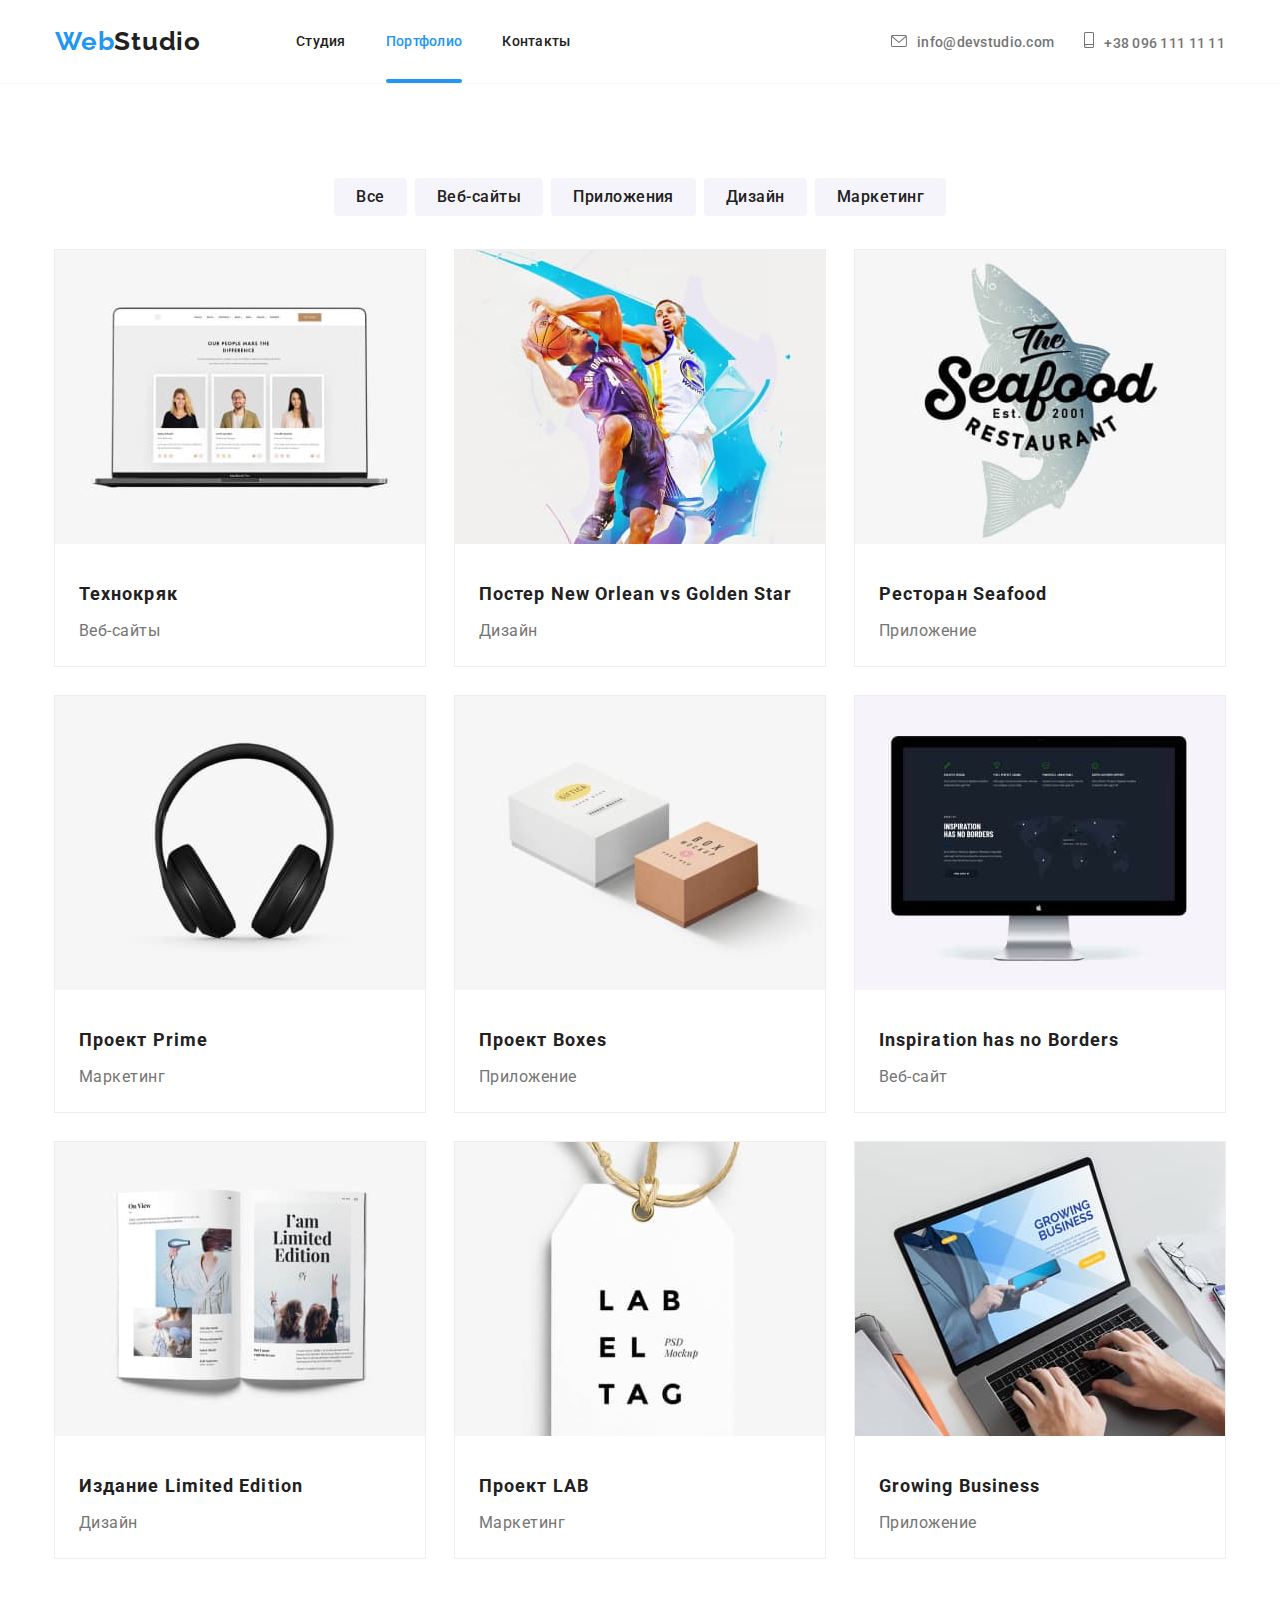
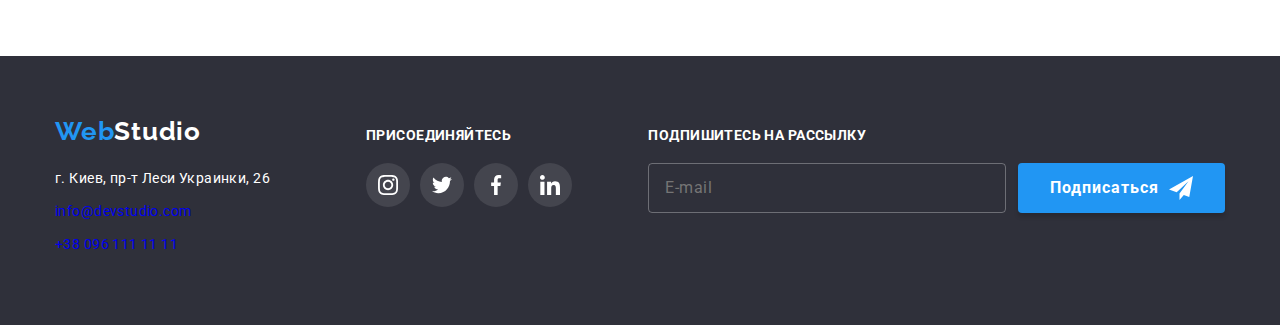
==== portfolio.html @ 7a0bcb56 "Обновляет portfolio.html" ====
<!DOCTYPE html>
<html lang="ru">
  <head>
    <meta charset="UTF-8" />
    <meta name="viewport" content="width=device-width, initial-scale=1.0" />
    <title>WebStudio</title>
    <link rel="stylesheet" href="https://cdnjs.cloudflare.com/ajax/libs/modern-normalize/1.0.0/modern-normalize.min.css">
    <link rel="preconnect" href="https://fonts.gstatic.com"> 
    <link rel="preconnect" href="https://fonts.gstatic.com"> 
    <link href="https://fonts.googleapis.com/css2?family=Raleway:wght@700&family=Roboto:wght@400;500;700;900&display=swap" rel="stylesheet">
    <link rel="stylesheet" href="./css/styles.css">
  </head>

  <body>
    <!--Шапка сайта-->
    <header class="page-header">
      <div class="page-header__container">
          <a class="logo-blue" href="./index.html">Web<span class="logo-dark">Studio</span>
          </a>
          <nav class="nav">
            <ul class="site-nav">
              <li class="site-nav__item"><a class="site-nav__link" href="./index.html">Студия</a></li>
              <li class="site-nav__item"><a class="site-nav__link current" href="./portfolio.html">Портфолио</a></li>
              <li class="site-nav__item"><a class="site-nav__link" href="#">Контакты</a></li>
          </ul>
        </nav>

        <ul class="adrress-header">
          <li class="adrress-header__mail"><a class="adrress-header__link" href="mailto:info@example.com">
            <svg class="adrress-header__icon-mail" width="16px" height="12px">
              <use href="./images/symbol-defs.svg#envelope-2"></use>
            </svg>info@devstudio.com</a></li>
            <li class="adrress-header__mail"><a class="adrress-header__link" href="tel:+380991111111">
              <svg class="adrress-header__icon-phone" width="10" height="16">
                <use href="./images/symbol-defs.svg#smartphone"></use>
              </svg>+38 096 111 11 11</a></li>
      </ul>
      </div>
    </header>

    <main>

      <!--Кнопки-->
      <section class="portfolio">
          <h2 class="visually-hidden">Портфоліо</h2>
            <ul class="filter-item">
              <li class="filter-list">
                <button type="button" class="filter-btn">Все</button>
              </li>
              <li class="filter-list">
                <button type="button" class="filter-btn">Веб-сайты</button>
              </li>
              <li class="filter-list">
                <button type="button" class="filter-btn">Приложения</button>
              </li>
              <li class="filter-list">
                <button type="button" class="filter-btn">Дизайн</button>
              </li>
              <li class="filter-list">
                <button type="button" class="filter-btn">Маркетинг</button>
              </li>
            </ul>
        

      <!--Все предложения в портфолио-->
        <div class="joboffer">
          <ul class="offers-list">
            <li class="item">
              <a class="offers-item-link" href="#">
                <div class="master-photo">
                  <img src="./images/Laptop.jpg" alt="открытый ноутбук">
                   <div class="portfolio-overlay">
                    <p class="paragraf-text">
                      Технокряк это современная площадка распространения коронавируса.
                      Компании используют эту платформу для цифрового шпионажа и атак 
                      на защищённые сервера конкурентов. 
                    </p>
                  </div>
                </div>   
              <div class="offers-info">
                  <h3 class="offers-list">Технокряк</h3>
                  <p class="heading">Веб-сайты</p>
              </div>
            </a>
            </li>
            <li class="item">
              <a class="offers-item-link" href="#">
                <div class="master-photo">
                  <img src="./images/Bascketball.jpg" alt="прижок баскетболистов">
                    <div class="portfolio-overlay">
                      <p class="paragraf-text">
                        Технокряк это современная площадка распространения коронавируса.
                        Компании используют эту платформу для цифрового шпионажа и атак 
                        на защищённые сервера конкурентов. 
                      </p>
                  </div> 
                </div>    
              <div class="offers-info">
                <h3 class="offers-list">Постер New Orlean vs Golden Star</h3>
                <p class="heading">Дизайн</p>
            </div>
            </a>
          </li>
          <li class="item">
            <a class="offers-item-link" href="#">
              <div class="master-photo">
                <img src="./images/Fish.jpg" alt="логотип ресторана">
                  <div class="portfolio-overlay">
                    <p class="paragraf-text">
                      Технокряк это современная площадка распространения коронавируса.
                      Компании используют эту платформу для цифрового шпионажа и атак 
                      на защищённые сервера конкурентов. 
                    </p>
                  </div>
              </div>
            <div class="offers-info">
              <h3 class="offers-list">Ресторан Seafood</h3>
              <p class="heading">Приложение</p>
            </div>  
          </a>
          </li>
          <li class="item">
            <a class="offers-item-link" href="#">
            <div class="master-photo">
              <img src="./images/Headphone.jpg" alt="наушники">
                <div class="portfolio-overlay">
                  <p class="paragraf-text">
                    Технокряк это современная площадка распространения коронавируса.
                    Компании используют эту платформу для цифрового шпионажа и атак 
                    на защищённые сервера конкурентов. 
                  </p>
                </div>
            </div>
            <div class="offers-info">
              <h3 class="offers-list">Проект Prime</h3>
              <p class="heading">Маркетинг</p>
            </div>
            </a>
          </li>
          <li class="item">
            <a class="offers-item-link" href="#">
            <div class="master-photo">
              <img src="./images/Boxes.jpg" alt="две коробочки">
                <div class="portfolio-overlay">
                  <p class="paragraf-text">
                    Технокряк это современная площадка распространения коронавируса.
                    Компании используют эту платформу для цифрового шпионажа и атак 
                    на защищённые сервера конкурентов. 
                  </p>
              </div>
            </div> 
            <div class="offers-info">
              <h3 class="offers-list">Проект Boxes</h3>
              <p class="heading">Приложение</p>
            </div>
            </a>
          </li>
          <li class="item">
            <a class="offers-item-link" href="#">
              <div class="master-photo">
                <img src="./images/Monitor.jpg" alt="аймак">
                  <div class="portfolio-overlay">
                    <p class="paragraf-text">
                    Технокряк это современная площадка распространения коронавируса.
                    Компании используют эту платформу для цифрового шпионажа и атак 
                    на защищённые сервера конкурентов. 
                    </p>
                  </div>
              </div>
            <div class="offers-info">
              <h3 class="offers-list">Inspiration has no Borders</h3>
              <p class="heading">Веб-сайт</p>
            </div>  
          </a>
          </li>
          <li class="item">
            <a class="offers-item-link" href="#">
              <div class="master-photo">
                <img src="./images/Book.jpg" alt="открытая книга">
                  <div class="portfolio-overlay">
                    <p class="paragraf-text">
                      Технокряк это современная площадка распространения коронавируса.
                      Компании используют эту платформу для цифрового шпионажа и атак 
                      на защищённые сервера конкурентов. 
                    </p>
                  </div>
              </div>
            <div class="offers-info"> 
              <h3 class="offers-list">Издание Limited Edition</h3>
              <p class="heading">Дизайн</p>
            </div>  
          </a>
          </li>
          <li class="item">
            <a class="offers-item-link" href="#">
              <div class="master-photo">
                <img src="./images/Label.jpg" alt="етикетка с логотипом">
                  <div class="portfolio-overlay">
                    <p class="paragraf-text">
                      Технокряк это современная площадка распространения коронавируса.
                      Компании используют эту платформу для цифрового шпионажа и атак 
                      на защищённые сервера конкурентов. 
                    </p>
                  </div>
              </div>
            <div class="offers-info">
              <h3 class="offers-list">Проект LAB</h3>
              <p class="heading">Маркетинг</p>
            </div>
            </a>
          </li>
          <li class="item">
            <a class="offers-item-link" href="#">
              <div class="master-photo">
                <img src="./images/LaptopHands.jpg" alt="руки на ноутбуке">
                  <div class="portfolio-overlay">
                    <p class="paragraf-text">
                      Технокряк это современная площадка распространения коронавируса.
                      Компании используют эту платформу для цифрового шпионажа и атак 
                      на защищённые сервера конкурентов. 
                    </p> 
                </div>
              </div> 
            <div class="offers-info">
              <h3 class="offers-list">Growing Business</h3>
              <p class="heading">Приложение</p>
            </div>  
          </a>
          </li>
        </ul>
      </div>
      </section>
    </main>

    <!--Футер-->
    <footer class="footer">
      <div class="container position">
        <div>
            <a href="./index.html" class="logo-blue">Web<span class="logo-white">Studio</span></a>
            <address class="adrress-post">
              г. Киев, пр-т Леси Украинки, 26
              </address>
            <ul class="adrress-footer">
              <li class="adrress-item">
                <a href="mailto:info@example.com" class="adrress">info@devstudio.com</a>
              </li>
              <li>
                <a href="tel:+380991111111" class="adrress">+38 096 111 11 11</a>
              </li>
            </ul>
        </div>
        <div class="socials-footer">
          <p class="footer-apendix">Присоединяйтесь</p>
          <ul class="socials-link svg-list">
            <li class="roster"><a class="master-social" href="https://www.instagram.com">
              <svg class="icon-social" width="20px" height="20px"><use href="./images/symbol-defs.svg#instagram"></use>
              </svg>
            </a>
            </li>
            <li class="roster"><a class="master-social" href="https://twitter.com">
              <svg class="icon-social" width="20px" height="20px"><use href="./images/symbol-defs.svg#twitter"></use>
              </svg>
            </a>
          </li>
            <li class="roster"><a class="master-social" href="https://www.facebook.com">
              <svg class="icon-social" width="20px" height="20px"><use href="./images/symbol-defs.svg#facebook"></use>
              </svg>
            </a>
          </li>
            <li class="roster"><a class="master-social" href="https://www.linkedin.com">
              <svg class="icon-social" width="20px" height="20px"><use href="./images/symbol-defs.svg#linkedin"></use>
              </svg>
            </a>
          </li>
          </ul>
        </div>

         <!--Блок підпишись-->

  <div class="subscribe-container">     
    <form>
      <label class="subscribe-lable" for="subscribe-input">Подпишитесь на рассылку</label>
      <div class="subscribe-form">
      <input class="subscribe-input" type="email" name="subscribe-email" id="subscribe-input" placeholder="E-mail" required/>
      <button class="subscribe-button" type="submit">Подписаться
        <span class="subscribe-icon"><svg width="24px" height="24px"><use href="./images/symbol-defs.svg#icon-send"></use></svg></span>
      </button>
    </div> 
    </form>
  </div>
  
      </div>
      
    </footer>
  </body>
</html>
---- css/styles.css ----
:root {
    --primary-text-color: #757575;
    --title-text-color:  #212121;
    --accent-color: #2196F3;
    --accent-color-card: rgba(33, 150, 243, 0.9);
    --hero-text-color: #FFFFFF;
    --transparent-color: rgba(255, 255, 255, 0.6);
    --icon-main-color:  #AFB1B8;

    --background-main-color: #E5E5E5; 
    --background-secondary-color: #F5F4FA;
    --background-hero-color: #C4C4C4;
    --background-hero-footer-color: #2F303A;
    --background-head-color: #FFFFFF;

    --animation-duration: 250ms;
    --animation-type: cubic-bezier(0.4, 0, 0.2, 1);
}          
        /* цвет основного текста (светло-серый)  #757575; */
        /* цвет вторичного текста (заголовки, ближе к черному) #212121; */
        /* цвет акцента #2196F3; */
        /* цвет текста героя и почтового адреса (белый) #FFFFFF; */
        /* цвет прозрачный (адрес) rgba(255, 255, 255, 0.6); */

        /* цвет фона основной (белее) #E5E5E5; */
        /* цвет фона вторичный (серее) #F5F4FA; */
        /* цвет фона героя и футера #2F303A */
        /* цвет фона в хедере (белый) #FFFFFF */

body {
    font-family: 'Roboto', sans-serif;

    color: var(--primary-text-color);
}

h1, 
h2, 
h3 {
    font-family: 'Roboto', sans-serif;
    font-weight: 900;
}

main {
    background-color: var(--background-main-color--);
}

a {
    text-decoration: none;
}

li {
    list-style: none;
}

h1, 
h2,
h3,
ul,
p {
    margin-top: 0;
    margin-bottom: 0;
    padding-left: 0;
}

/* Common */

.container {
    display: block;
    align-items: center;

    width: 1200px;
    padding: 0 15px;
	margin: 0 auto;
}


/* Header */

.page-header {
    width: 100%;
    top: 0;
    left: 0;
    z-index: 1;
    
    border-bottom: 1px solid var(--background-secondary-color);

    background-color: var(--background-head-color);
}

.page-header__container {
    display: flex;
    align-items: center;

    width: 1200px;
    padding: 0 15px;
    margin: 0 auto;
}

.adrress-header__icon-mail,
.adrress-header__icon-phone {
    margin-right: 10px;
}

.adrress:focus {
    fill: var(--accent-color)
}
    
/* Logo */

.logo-blue {
    margin-right: 95px;

    font-family: Raleway;
    font-weight: 700;
    font-size: 26px;
    line-height: 31px;
    letter-spacing: 0.03em;

    color: var(--accent-color);
}
.logo-dark {
    color: var(--title-text-color);
}
.logo-white {
    color: var(--hero-text-color);
}

/* Site-nav */

.nav {
    display: flex;
    align-items: center;
}

.site-nav {
    display: flex;
    align-items: center;
}

.site-nav__item:not(:last-child) {
    margin-right: 40px;
}

.site-nav__link {
    display: inline;
    padding: 32px 0;

    font-weight: 500;
    font-size: 14px;
    line-height: 1.14px;
    letter-spacing: 0.02em;

    color: var(--title-text-color);
}

.site-nav__link:hover,
.site-nav__link:focus{
    color: var(--accent-color);
}

.site-nav__link.current {
    color: var(--accent-color);
}

/* Оформлення підкреслення в хедері */

.site-nav__link{
    position: relative;
    transition: color var(--animation-duration) var(--animation-type);
}

.site-nav__link::after {
    content: '';

    position: absolute;
    bottom: -2px;
    left: 0;

    display: block;
    width: 100%;
    height: 4px;

    border-radius: 2px;
    background-color: var(--accent-color);
    opacity: 0;

    transition: opacity var(--animation-duration) var(--animation-type);
}
.current.site-nav__link:after,
.site-nav__link:hover:after {
    opacity: 1;
}

/* Adrress effect */

.adrress-header {
    display: flex;
    align-items: center;
    margin-left: auto;
}

.adrress-header__link{
    position: relative;

    transition: color var(--animation-duration) var(--animation-type);
}

.adrress-header__link::after {
    content: '';
    opacity: 0;
    transition: opacity var(--animation-duration) var(--animation-type);
}

.adrress-header__link:hover:after {
    opacity: 1;
}

.adrress-header__link,
.adrress-header__link {
    fill: var(--primary-text-color);
    color: var(--primary-text-color);
}

.adrress-header__link {
    display: inline-block;
    padding: 32px 0;
    
    font-family: Roboto;
    font-weight: 500;
    font-size: 14px;
    line-height: 16px;
    letter-spacing: 0.02em;
}

.adrress-header__link:hover,
.adrress-header__link:focus,
.adrress-header__link:hover,
.adrress-header__link:focus{
    color: var(--accent-color);
    fill: currentColor;
}

.adrress-header__mail {
    margin-left: auto;
}

.adrress-header__mail:not(:last-child) { 
    margin-right: 30px;
}

.adrress-post {
    margin-top: 20px;
    margin-bottom: 9px;

    font-style: normal;
    font-weight: 400;
    font-size: 14px;
    line-height: 1.71;
    letter-spacing: 0.03em;

    color: var(--hero-text-color);
}

.adrress-footer {
    margin-bottom: 9px;

    font-style: normal;
    font-weight: 400;
    font-size: 14px;
    line-height: 1.71;
    letter-spacing: 0.03em;
}

/* Hero */

.hero {
    padding: 0;
    margin: 0 auto;
    text-align: center;

    background-color: var(--background-hero-color);
}

/* Ставить картинку на героя */

.hero-overlay {
    max-width: 1600px;
    height: 600px;
    padding-top: 200px;
    padding-bottom: 200px;
    background-image: linear-gradient(
        to right,
        rgba(47, 48, 58, 0.4), 
        rgba(47, 48, 58, 0.4)
        ), url(../images/hero-image.jpg);
    background-size: cover;
    background-position: center;
    background-repeat: no-repeat;
    margin: 0 auto;
}

.hero__title {
    margin: 0 auto 30px;
    
    font-size: 44px;
    line-height: 1.36;
    letter-spacing: 0.06em;
    text-transform: uppercase;

    color: var(--hero-text-color);
}

.hero-container {
    width: 696px;
    height: 120px;
    margin: 0 auto;
}

/* Button */

.hero__button {
    padding: 10px 32px;
    min-width: 200px;
    align-items: baseline;
    text-align: center; 
    
    font-weight: 700;
    font-size: 16px;
    line-height: 1.87;
    
    letter-spacing: 0.06em;
    cursor: pointer;
    border-radius: 4px;
    border: none;
    color: var(--hero-text-color); 
    background-color: var(--accent-color);
}

.button:hover,
.button:focus {
    box-shadow: 0px 4px 4px rgba(0, 0, 0, 0.15);
}

/* Section*/

.visually-hidden {
    position: absolute;
    width: 1px;
    height: 1px;
    margin: -1px;
    border: 0;
    padding: 0;
    
    white-space: nowrap;
    clip-path: inset(100%);
    clip: rect(0 0 0 0);
    overflow: hidden;
  }

.title-description {
    font-weight: 400;
    font-size: 14px;
    line-height: 1.71;
    letter-spacing: 0.03em;
}

/* Feature-list */


.section {
    padding-top: 94px;
    padding-bottom: 94px;
} 

.feature-list {
    display: flex;
}

.feature-list__icon {
    display: flex;
    justify-content: center;
    margin-bottom: 30px;
    padding: 25px 0px;
    background-color: var(--background-secondary-color);
    border-radius: 4px;
}

.feature-list__item {
  
    width: 70px;
    height: 70px;
}
.feature-list__benefits:not(:nth-child(4n)) {
    margin-right: 30px;
}

.feature-list__benefits {
    width: calc((1170px - 90px) / 4);
}

.icon-benefits {
    display: flex;
    justify-content: center;
    align-items: center;
    
    background-color: var(--background-secondary-color);
}

.feature-list__title {
    margin-bottom: 10px;

    font-weight: 700;
    font-size: 14px;
    line-height: 1.14;
    letter-spacing: 0.03em;
    text-transform: uppercase;

    color: var(--title-text-color);
}

.feature-list__description {
    
    font-weight: 400;
    font-size: 14px;
    line-height: 24px;
    letter-spacing: 0.03em;
}

/* Occupation */

.occupation-section {
    padding-top: 0;
    padding-bottom: 94px;
}

.container {
    display: block;
}

.employment {
    
    display: flex;
    justify-content: space-between;
}

.employment .item {
    position: relative;
    width: 370px;
}

.employment-overlay::before {
    position: absolute;
}

.employment-overlay {
    position: absolute;
    bottom: 0;
    width: 100%;
    height: 70px;
    display: flex;
    align-items: center;
    justify-content: center;
    color: var(--hero-text-color);
    background: rgba(47, 48, 58, 0.8);
}

.employment-text {
    font-family: Roboto;
    font-style: normal;
    font-weight: bold;
    font-size: 14px;
    line-height: 16px;
    text-align: center;
    letter-spacing: 0.03em;
    text-transform: uppercase;
}

.product-overlay {
    position: relative;
    display: flex;
}

/* Our-team */

.team-section {
    background-color: var(--background-secondary-color);
}

.employment-title,
.team-heading {
    display: block;
    margin-bottom: 50px;

    font-weight: 700;
    font-size: 36px;
    line-height: 1.16;
    text-align: center;
    letter-spacing: 0.03em;

    color: var(--title-text-color);
}

.team-list {
    display: flex;
    justify-content: space-between;
    border-radius: 0px;
}

.social .distance:not(:last-child) {
    margin-right: 10px;
}

.team-card {
    height: 428px;
    border-radius: 0px 0px 4px 4px;
    box-shadow: 
    0px 1px 3px rgba(0, 0, 0, 0.12), 
    0px 1px 1px rgba(0, 0, 0, 0.14), 
    0px 2px 1px rgba(0, 0, 0, 0.2);
    background-color: #ffffff;
    }

.card-face {
    margin-bottom: 30px;
}

.team-list .person {
    margin-bottom: 10px;

    font-weight: 500;
    font-size: 16px;
    line-height: 1.19;
    text-align: center;
    letter-spacing: 0.03em;

    color: var(--title-text-color);
}

.duties {
    margin-bottom: 10px;
    font-weight: normal;
    font-size: 16px;
    line-height: 1.19;
    text-align: center;
    letter-spacing: 0.03em;
}

.social {
    display: flex;
    justify-content: center;
}

.master-icon:focus,
.master-icon:hover {
    background-color: var(--accent-color);
    color: var(--hero-text-color);
}

.master-icon {
    display: inline-flex;
    justify-content: center;
    align-items: center;
    width: 44px;
    height: 44px;
    border-radius: 50%;

    background-color: #FFFFFF;
    color: var(--icon-main-color);

    transition: background-color var(--animation-duration) var(--animation-type)
}

.icon-social {
    fill: currentColor;
}
.position{
    display: flex;
    align-items: baseline;
}

/* Постоянные клиенты */

.client-heading {
    display: block;
    margin-top: 94px;
    margin-bottom: 50px;

    font-weight: 700;
    font-size: 36px;
    line-height: 1.16;
    text-align: center;
    letter-spacing: 0.03em;

    color: var(--title-text-color);
}

.client-icon {
    display: flex;
    justify-content: space-around;
    padding-bottom: 94px;
}

.list {
    list-style: none;
    padding-left: 0;
    padding-right: 0;
    margin-top: 0;
    margin-bottom: 0;
}

.client-container {
    width: 170px;
    height: 90px;
}

.client-container:not(:last-child) {
    margin-right: 30px;
}

.client-link:focus,
.client-link:hover {
    fill: var(--accent-color);
    border: 1px solid var(--accent-color);
}

.client-link {
    display: inline-flex;
    justify-content: center;
    align-items: center;
    width: 100%;
    height: 100%;
    border: 1px solid #afb1b8;
    border-radius: 4px;
    fill: var(--icon-main-color);
    
    transition: var(--animation-duration) var(--animation-type);
}

/* Футер */

.footer-apendix {
    margin-bottom: 20px;
}

.footer {
    padding-top: 60px;
    padding-bottom: 60px;
    background-color: var(--background-hero-footer-color);
}

.adrress-footer .adrress-item:not(:last-child) {
    margin-bottom: 9px;
    
}

.socials-footer {
    display: block;
    margin-left: 70px;
    align-items: center;
    font-style: normal;
    font-weight: 700;
    font-size: 14px;
    line-height: 16px;
    letter-spacing: 0.03em;
    text-transform: uppercase;

    color: var(--hero-text-color);
}

.master-social:hover,
.master-social:focus {
    background-color: var(--accent-color);
    color: var(--hero-text-color);
}

.socials-link {
    display: inline-flex;
    justify-content: center;
}

.socials-link .roster:not(:last-child) {
    margin-right: 10px;
}

.master-social {
    display: inline-flex;
    justify-content: center;
    align-items: center;
    width: 44px;
    height: 44px;
    border-radius: 50%;

    background-color: rgba(255, 255, 255, 0.1);
    color: var(--hero-text-color);

    transition: background-color var(--animation-duration) var(--animation-type)
}

                /* Стили для portfolio.html */

/* Butoons */

.portfolio {
    padding-top: 94px;
    padding-bottom: 94px;
}

.filter-item {
	display: flex;
	justify-content: center;
    margin-bottom: 34px;
}

.filter-list:not(:last-child) {
    margin-right: 8px;
}

.filter-btn{
    padding: 6px 22px;

    align-items: baseline;

    cursor: pointer;
    border-style: none;
    border-radius: 4px;
    min-width: 73px;

    font-weight: 500;
    font-size: 16px;
    line-height: 1.62;
    text-align: center;
    letter-spacing: 0.03em;

    color: var(--title-text-color);
    background-color: var(--background-secondary-color);

    transition: background-color var(--animation-duration) var(--animation-type);
}

.filter-btn:hover,
.filter-btn:focus{
    color: var(--hero-text-color);
    background-color: var(--accent-color-card);
    box-shadow: 0px 3px 1px rgba(0, 0, 0, 0.1),
                0px 1px 2px rgba(0, 0, 0, 0.08), 
                0px 2px 2px rgba(0, 0, 0, 0.12);
}

                /* All offers */
 
.joboffer {   
    width: 1200px;
    padding: 0 15px;
    margin: 0 auto;
}

.offers-list { 
    display: flex;
    flex-wrap: wrap;

    margin-bottom: 4px;

    font-weight: 700;
    font-size: 18px;
    line-height: 2;
    letter-spacing: 0.06em;

    color: var(--title-text-color);
} 

/* Оверлей та анімація для карток */

.master-photo {
    display: inline-block;
    position: relative;
    overflow: hidden;
}

.portfolio-overlay {
    position: absolute;
    width: 100%;
    height: 100%;
    left: 0;
    top: 0;

    background-color:var(--accent-color-card);

    transition: transform var(--animation-duration) var(--animation-type);

    transform: translateY(100%);
}

.item:hover .portfolio-overlay {
    transform: translateY(0);
}

.offers-item-link:focus .portfolio-overlay {
    transform: translateY(0);
}

.offers-list .item {
    width: 370px;

    outline: 1px solid #eeeeee;
    margin-right: 30px;
    margin-bottom: 30px;

    background-color: #fff;
}

.offers-list .item:nth-child(3n) {
    margin-right: 0;
}

.offers-list .item:nth-last-child(-n +3) {
    margin-bottom: 0;
}
.offers-list a,
.offers-list img {
    display: block;
}

.heading {
    font-weight: 400;
    font-size: 16px;
    line-height: 1.87;
    letter-spacing: 0.03em;

    color: var(--primary-text-color);
}    
.offers-item-link:focus,
.offers-item-link:hover {
    box-shadow: 0px 1px 1px rgba(0, 0, 0, 0.12), 
                0px 4px 4px rgba(0, 0, 0, 0.06), 
                1px 4px 6px rgba(0, 0, 0, 0.16);
}

.offers-item-link .offers-info {
    padding: 20px 24px;
}

/* Card text */

.paragraf-text {
    position: absolute;
    
    display: flex;

    color: var(--hero-text-color);
    width: 322px;
    height: 168px;
    top: 63px;
    right: 24px;
    bottom: 63px;
    left: 24px;

    font-weight: normal;
    font-size: 18px;
    line-height: 1.56;
    letter-spacing: 0.03em;
}

.master-photo:hover .paragraf-text,
.master-photo:focus .paragraf-text {
    opacity: 1;
}

/* Бекдроп для Студії */

.backdrop {
    position: fixed;
    top: 0;
    left: 0;
    width: 100%;
    height: 100%;
    background-color: rgba(0, 0, 0, 0.2);
}

.backdrop.is-hidden {
    opacity: 0;
    pointer-events: none;
}

.modal-window {
    box-sizing: border-box;
    width: 528px;
    position: absolute;
    top: 50%;
    left: 50%;
    transform: translate(-50%, -50%);
    padding: 40px;
    box-shadow: 0px 1px 3px rgba(0, 0, 0, 0.12), 0px 1px 1px rgba(0, 0, 0, 0.14), 0px 2px 1px rgba(0, 0, 0, 0.2);
    border-radius: 4px;
    background-color: var(--background-head-color);
}

.modal-close-buttom {
    position: absolute;

    top: 8px;
    right: 8px;
    height: 30px;
    width: 30px;

    border-radius: 50%;
    border: 1px solid rgba(0, 0, 0, 0.1);
    background-color: var(--background-head-color);
    
    display: flex;
    justify-content: center;
    align-items: center;

    transition: background-color var(--animation-duration) var(--animation-type);
}

.icon-modal-close {
    fill: currentColor;
}

.modal-close-buttom:focus,
.modal-close-buttom:hover {
    cursor: pointer;
    color: var(--accent-color);
    fill: var(--accent-color);
}

/* Розмітка модалки */

.modal-title {
    margin-bottom: 30px;

    font-weight: bold;
    font-size: 20px;
    line-height: 23px;
    text-align: center;
    letter-spacing: 0.03em;

    color: var(--title-text-color);
}

.submit-button {  
    justify-content: center;     
    text-align: center;
    min-width: 200px;
    
    padding: 10px 32px;
    
    font-weight: 700;
    font-size: 16px;
    line-height: 1.87;
    letter-spacing: 0.06em;

    cursor: pointer;
    border-radius: 4px;
    border: none;

    color: var(--hero-text-color); 
    background-color: var(--accent-color);
    box-shadow: 0px 4px 4px rgba(0, 0, 0, 0.15);
}

.submit-button-position {
    display: flex;
    justify-content: center;
}

.form-field {
    position: relative;
    display: flex;
    flex-direction: column;
    margin-bottom: 10px;

}

.form-lable {
    position: absolute;
    top: 50%;
    left: 15px;
    transform: translateY(-50%);
}

/* .form-field input { */

.form-input  {
    width: 100%;
    height: 40px;
    border: 1px solid rgba(33, 33, 33, 0.2);
    border-radius: 4px;

    transition: fill var(--animation-duration) var(--animation-type);
}

.form-coment {
    display: flex;
    flex-direction: column;
    margin-bottom: 20px;
    height: 120px;
}   

textarea {
    resize: none;
    border: 1px solid rgba(33, 33, 33, 0.2);
    border-radius: 4px;
}

.input-comment {
    padding: 12px 16px;
    font-size: 12px;
    line-height: 14px;
    letter-spacing: 0.01em;

    color: var(--title-text-color);
}

.label-field {
    margin-bottom: 4px;
    font-size: 12px;
    line-height: 1.2;
    color: var(--primary-text-color);
}

.checkbox-field {
    display: flex;
    justify-content: center;
    align-items: center;
    margin-bottom: 30px;
}

.checkbox-icon {
    display: inline-block;
    width: 18px;
    height: 18px;
    margin-right: 10px;
    border: 2px solid var(--title-text-color);
    border-radius: 2px;
}
.checkbox {
    position: absolute;
    width: 1px;
    height: 1px;
    margin: -1px;
    border: 0;
    padding: 0;
    
    white-space: nowrap;
    clip-path: inset(100%);
    clip: rect(0 0 0 0);
    overflow: hidden;
}

.checkbox:checked + .checkbox-icon {
    border-color: var(--accent-color);
    background-color: var(--accent-color);
    background-image: url(../images/full-check.svg);
    background-size: contain;
    background-origin: border-box;
}

.checkbox-field:focus-within>.checkbox-icon {
    border-color: var(--accent-color);
}

.ageement-link {
    font-size: 14px;
    line-height: 1.71;
    letter-spacing: 0.03em;
    text-decoration-line: underline;
    color: var(--accent-color);
}

.label-chekbox {
font-size: 14px;
line-height: 1.71;
letter-spacing: 0.03em;
}

.icon-modal-close {
    fill: currentColor;
}

.input-icon {
    position: absolute;
    display: inline-block;
    top: 50%;
    left: 10px;
}

.form-field:focus-within>.input-icon {
    fill: var(--accent-color);
}

/* Блок для підписки */

.subscribe-container {
    margin-left: auto;
    align-items: center;
}
.form {
    display: inline-block;
    width: 100%;
}

.subscribe-lable {
    margin-bottom: 20px;
    display: inline-block;
    font-weight: bold;
    font-size: 14px;
    line-height: 16px;
    letter-spacing: 0.03em;
    text-transform: uppercase;

    color: var(--hero-text-color);
}

.subscribe-form {
    display: flex;
}

.subscribe-input {
    width: 358px;
    height: 50px;
    border: 1px solid rgba(255, 255, 255, 0.3);
    box-sizing: border-box;
    padding-left: 16px;
    border-radius: 4px;

    background-color: transparent;
    color: var(--hero-text-color);

    transition-property: border;
    transition: transform var(--animation-duration);
}

.subscribe-button {
    display: flex;
    align-items: center;  
    justify-content: center;     
    text-align: center;
    min-width: 200px;

    padding: 10px 32px;
    margin-left: 12px;

    font-weight: 700;
    font-size: 16px;
    line-height: 1.87;
        
    letter-spacing: 0.06em;
    cursor: pointer;
    border-radius: 4px;
    border: none;
    color: var(--hero-text-color); 
    background-color: var(--accent-color);
    box-shadow: 0px 4px 4px rgba(0, 0, 0, 0.15);
    
    transition-timing-function: var(--animation-type); 
    transition: background-color var(--animation-duration) var(--animation-type);
    }

.subscribe-icon {
    display: inline-flex;
    align-items: center;
    justify-content: center;

    margin-left: 10px;
}

.subscribe-input:placeholder-shown {
    font-size: 16px;
    line-height: 1.25;
    
    display: flex;
    align-items: center;
    letter-spacing: 0.03em;
}
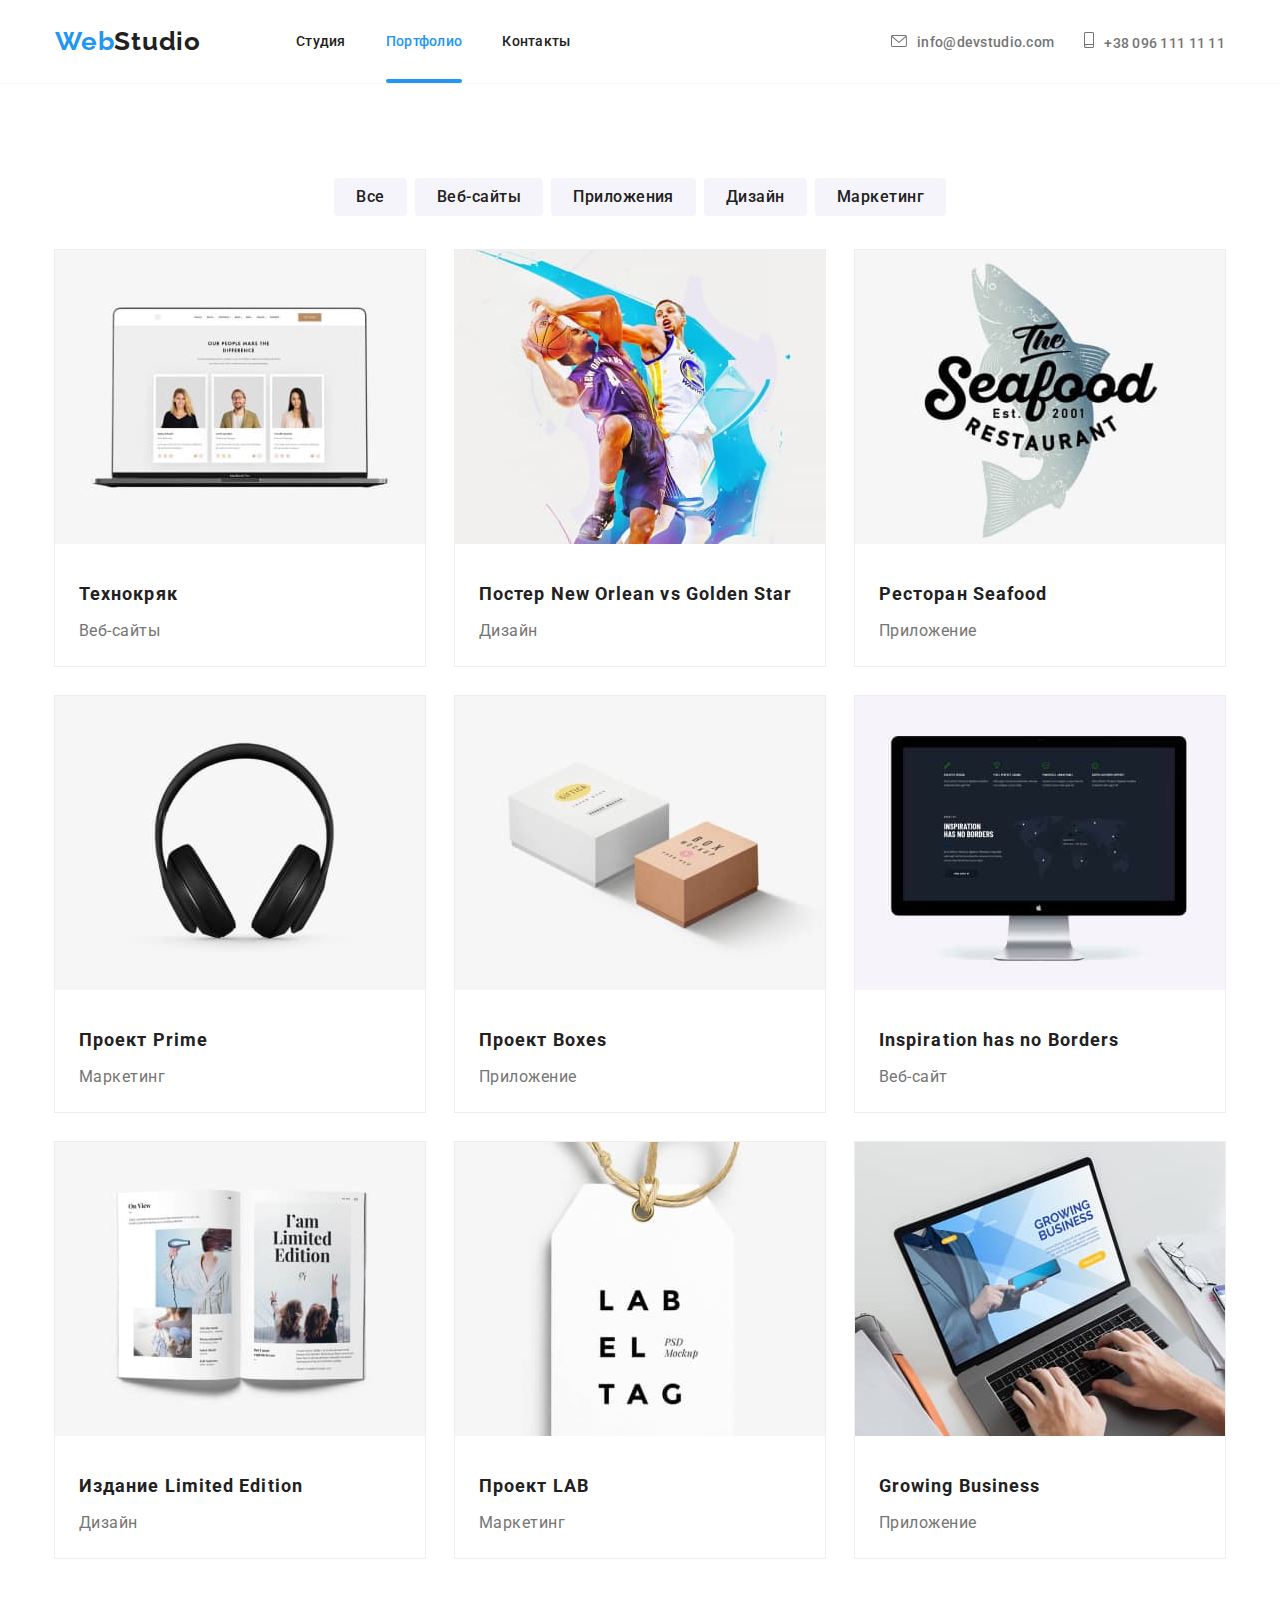
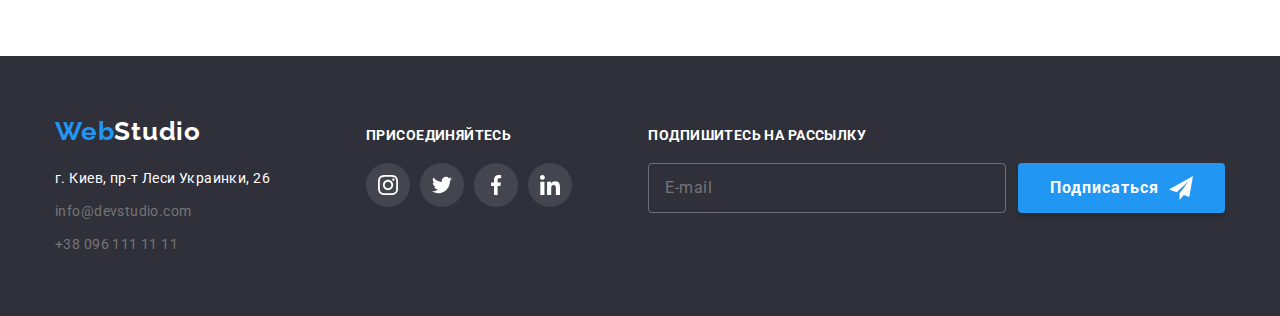
==== commit 435acaa6: "Обновляет portfolio.html" ====
--- a/portfolio.html
+++ b/portfolio.html
@@ -234,18 +234,19 @@
 
     <!--Футер-->
     <footer class="footer">
-      <div class="container position">
-        <div>
+      <div class="container">
+        <div class="footer-info">
+        <div class="footer-contacts">
             <a href="./index.html" class="logo-blue">Web<span class="logo-white">Studio</span></a>
             <address class="adrress-post">
               г. Киев, пр-т Леси Украинки, 26
               </address>
-            <ul class="adrress-footer">
-              <li class="adrress-item">
-                <a href="mailto:info@example.com" class="adrress">info@devstudio.com</a>
-              </li>
-              <li>
-                <a href="tel:+380991111111" class="adrress">+38 096 111 11 11</a>
+            <ul class="footer-adrress">
+              <li class="footer-adrress__item">
+                <a href="mailto:info@example.com" class="adrress-footer__link">info@devstudio.com</a>
+              </li>
+              <li class="footer-adrress__item">
+                <a href="tel:+380991111111" class="adrress-footer__link">+38 096 111 11 11</a>
               </li>
             </ul>
         </div>
@@ -253,44 +254,41 @@
           <p class="footer-apendix">Присоединяйтесь</p>
           <ul class="socials-link svg-list">
             <li class="roster"><a class="master-social" href="https://www.instagram.com">
-              <svg class="icon-social" width="20px" height="20px"><use href="./images/symbol-defs.svg#instagram"></use>
+              <svg class="social__icon" width="20px" height="20px"><use href="./images/symbol-defs.svg#instagram"></use>
               </svg>
             </a>
             </li>
             <li class="roster"><a class="master-social" href="https://twitter.com">
-              <svg class="icon-social" width="20px" height="20px"><use href="./images/symbol-defs.svg#twitter"></use>
+              <svg class="social__icon" width="20px" height="20px"><use href="./images/symbol-defs.svg#twitter"></use>
               </svg>
             </a>
           </li>
             <li class="roster"><a class="master-social" href="https://www.facebook.com">
-              <svg class="icon-social" width="20px" height="20px"><use href="./images/symbol-defs.svg#facebook"></use>
+              <svg class="social__icon" width="20px" height="20px"><use href="./images/symbol-defs.svg#facebook"></use>
               </svg>
             </a>
           </li>
             <li class="roster"><a class="master-social" href="https://www.linkedin.com">
-              <svg class="icon-social" width="20px" height="20px"><use href="./images/symbol-defs.svg#linkedin"></use>
+              <svg class="social__icon" width="20px" height="20px"><use href="./images/symbol-defs.svg#linkedin"></use>
               </svg>
             </a>
           </li>
           </ul>
         </div>
 
-         <!--Блок підпишись-->
-
-  <div class="subscribe-container">     
-    <form>
-      <label class="subscribe-lable" for="subscribe-input">Подпишитесь на рассылку</label>
-      <div class="subscribe-form">
-      <input class="subscribe-input" type="email" name="subscribe-email" id="subscribe-input" placeholder="E-mail" required/>
-      <button class="subscribe-button" type="submit">Подписаться
-        <span class="subscribe-icon"><svg width="24px" height="24px"><use href="./images/symbol-defs.svg#icon-send"></use></svg></span>
-      </button>
-    </div> 
-    </form>
-  </div>
-  
-      </div>
-      
+        <div class="subscribe-container">     
+          <form>
+              <label class="subscribe-lable" for="subscribe-input">Подпишитесь на рассылку</label>
+              <div class="subscribe-form">
+              <input class="subscribe-input" type="email" name="subscribe-email" id="subscribe-input" placeholder="E-mail" required/>
+              <button class="subscribe-button" type="submit">Подписаться
+                <span class="subscribe-icon"><svg width="24px" height="24px"><use href="./images/symbol-defs.svg#icon-send"></use></svg></span>
+              </button>
+              </div> 
+          </form>
+        </div>
+      </div>
+      </div>
     </footer>
   </body>
 </html>--- a/css/styles.css
+++ b/css/styles.css
@@ -199,26 +199,11 @@
     margin-left: auto;
 }
 
-.adrress-header__link{
-    position: relative;
-
-    transition: color var(--animation-duration) var(--animation-type);
-}
-
-.adrress-header__link::after {
-    content: '';
-    opacity: 0;
-    transition: opacity var(--animation-duration) var(--animation-type);
-}
-
-.adrress-header__link:hover:after {
-    opacity: 1;
-}
-
 .adrress-header__link,
-.adrress-header__link {
+.adrress-footer__link {
     fill: var(--primary-text-color);
     color: var(--primary-text-color);
+    transition: color var(--animation-duration) var(--animation-type);
 }
 
 .adrress-header__link {
@@ -234,8 +219,8 @@
 
 .adrress-header__link:hover,
 .adrress-header__link:focus,
-.adrress-header__link:hover,
-.adrress-header__link:focus{
+.adrress-footer__link:hover,
+.adrress-footer__link:focus{
     color: var(--accent-color);
     fill: currentColor;
 }
@@ -246,29 +231,6 @@
 
 .adrress-header__mail:not(:last-child) { 
     margin-right: 30px;
-}
-
-.adrress-post {
-    margin-top: 20px;
-    margin-bottom: 9px;
-
-    font-style: normal;
-    font-weight: 400;
-    font-size: 14px;
-    line-height: 1.71;
-    letter-spacing: 0.03em;
-
-    color: var(--hero-text-color);
-}
-
-.adrress-footer {
-    margin-bottom: 9px;
-
-    font-style: normal;
-    font-weight: 400;
-    font-size: 14px;
-    line-height: 1.71;
-    letter-spacing: 0.03em;
 }
 
 /* Hero */
@@ -437,22 +399,22 @@
     display: block;
 }
 
-.employment {
+.occupation {
     
     display: flex;
     justify-content: space-between;
 }
 
-.employment .item {
+.occupation__item {
     position: relative;
     width: 370px;
 }
 
-.employment-overlay::before {
+.occupation__overlay::before {
     position: absolute;
 }
 
-.employment-overlay {
+.occupation__overlay {
     position: absolute;
     bottom: 0;
     width: 100%;
@@ -464,7 +426,7 @@
     background: rgba(47, 48, 58, 0.8);
 }
 
-.employment-text {
+.occupation__text {
     font-family: Roboto;
     font-style: normal;
     font-weight: bold;
@@ -486,8 +448,9 @@
     background-color: var(--background-secondary-color);
 }
 
-.employment-title,
-.team-heading {
+.occupation-heading,
+.team__heading,
+.client__heading {
     display: block;
     margin-bottom: 50px;
 
@@ -506,11 +469,7 @@
     border-radius: 0px;
 }
 
-.social .distance:not(:last-child) {
-    margin-right: 10px;
-}
-
-.team-card {
+.team-list__card {
     height: 428px;
     border-radius: 0px 0px 4px 4px;
     box-shadow: 
@@ -520,11 +479,11 @@
     background-color: #ffffff;
     }
 
-.card-face {
+.team-list__face {
     margin-bottom: 30px;
 }
 
-.team-list .person {
+.team-list__person {
     margin-bottom: 10px;
 
     font-weight: 500;
@@ -536,7 +495,7 @@
     color: var(--title-text-color);
 }
 
-.duties {
+.team-list__details {
     margin-bottom: 10px;
     font-weight: normal;
     font-size: 16px;
@@ -550,13 +509,17 @@
     justify-content: center;
 }
 
-.master-icon:focus,
-.master-icon:hover {
+.social__distance:not(:last-child) {
+    margin-right: 10px;
+}
+
+.social__master:focus,
+.social__master:hover {
     background-color: var(--accent-color);
     color: var(--hero-text-color);
 }
 
-.master-icon {
+.social__master {
     display: inline-flex;
     justify-content: center;
     align-items: center;
@@ -570,37 +533,15 @@
     transition: background-color var(--animation-duration) var(--animation-type)
 }
 
-.icon-social {
+.social__icon {
     fill: currentColor;
 }
-.position{
-    display: flex;
-    align-items: baseline;
-}
 
 /* Постоянные клиенты */
 
-.client-heading {
-    display: block;
-    margin-top: 94px;
-    margin-bottom: 50px;
-
-    font-weight: 700;
-    font-size: 36px;
-    line-height: 1.16;
-    text-align: center;
-    letter-spacing: 0.03em;
-
-    color: var(--title-text-color);
-}
-
-.client-icon {
+.client__list {
     display: flex;
     justify-content: space-around;
-    padding-bottom: 94px;
-}
-
-.list {
     list-style: none;
     padding-left: 0;
     padding-right: 0;
@@ -608,22 +549,16 @@
     margin-bottom: 0;
 }
 
-.client-container {
+.client__container {
     width: 170px;
     height: 90px;
 }
 
-.client-container:not(:last-child) {
+.client__container:not(:last-child) {
     margin-right: 30px;
 }
 
-.client-link:focus,
-.client-link:hover {
-    fill: var(--accent-color);
-    border: 1px solid var(--accent-color);
-}
-
-.client-link {
+.client__link {
     display: inline-flex;
     justify-content: center;
     align-items: center;
@@ -631,32 +566,69 @@
     height: 100%;
     border: 1px solid #afb1b8;
     border-radius: 4px;
+
     fill: var(--icon-main-color);
     
     transition: var(--animation-duration) var(--animation-type);
 }
 
+.client__link:focus,
+.client__link:hover {
+    fill: var(--accent-color);
+    border: 1px solid var(--accent-color);
+}
+
 /* Футер */
-
-.footer-apendix {
-    margin-bottom: 20px;
-}
 
 .footer {
     padding-top: 60px;
     padding-bottom: 60px;
+
     background-color: var(--background-hero-footer-color);
 }
 
-.adrress-footer .adrress-item:not(:last-child) {
+.footer-info {
+    display: flex;
+    align-items: baseline;
+}
+
+.footer-contacts {
+    margin-right: 70px;
+}
+
+.footer-adrress {
+    font-style: normal;
+    font-weight: 400;
+    font-size: 14px;
+    line-height: 1.71;
+    letter-spacing: 0.03em;
+}
+
+.footer-adrress__item:not(:last-child) {
     margin-bottom: 9px;
-    
+}
+
+.adrress-post {
+    margin-top: 20px;
+    margin-bottom: 9px;
+
+    font-style: normal;
+    font-weight: 400;
+    font-size: 14px;
+    line-height: 1.71;
+    letter-spacing: 0.03em;
+
+    color: var(--hero-text-color);
+}
+
+.footer-apendix {
+    margin-bottom: 20px;
 }
 
 .socials-footer {
     display: block;
-    margin-left: 70px;
-    align-items: center;
+    align-items: center;
+
     font-style: normal;
     font-weight: 700;
     font-size: 14px;
@@ -843,10 +815,7 @@
 
 .paragraf-text {
     position: absolute;
-    
-    display: flex;
-
-    color: var(--hero-text-color);
+    display: flex;
     width: 322px;
     height: 168px;
     top: 63px;
@@ -858,6 +827,8 @@
     font-size: 18px;
     line-height: 1.56;
     letter-spacing: 0.03em;
+
+    color: var(--hero-text-color);
 }
 
 .master-photo:hover .paragraf-text,
@@ -982,6 +953,7 @@
 /* .form-field input { */
 
 .form-input  {
+    padding-left: 35px;
     width: 100%;
     height: 40px;
     border: 1px solid rgba(33, 33, 33, 0.2);
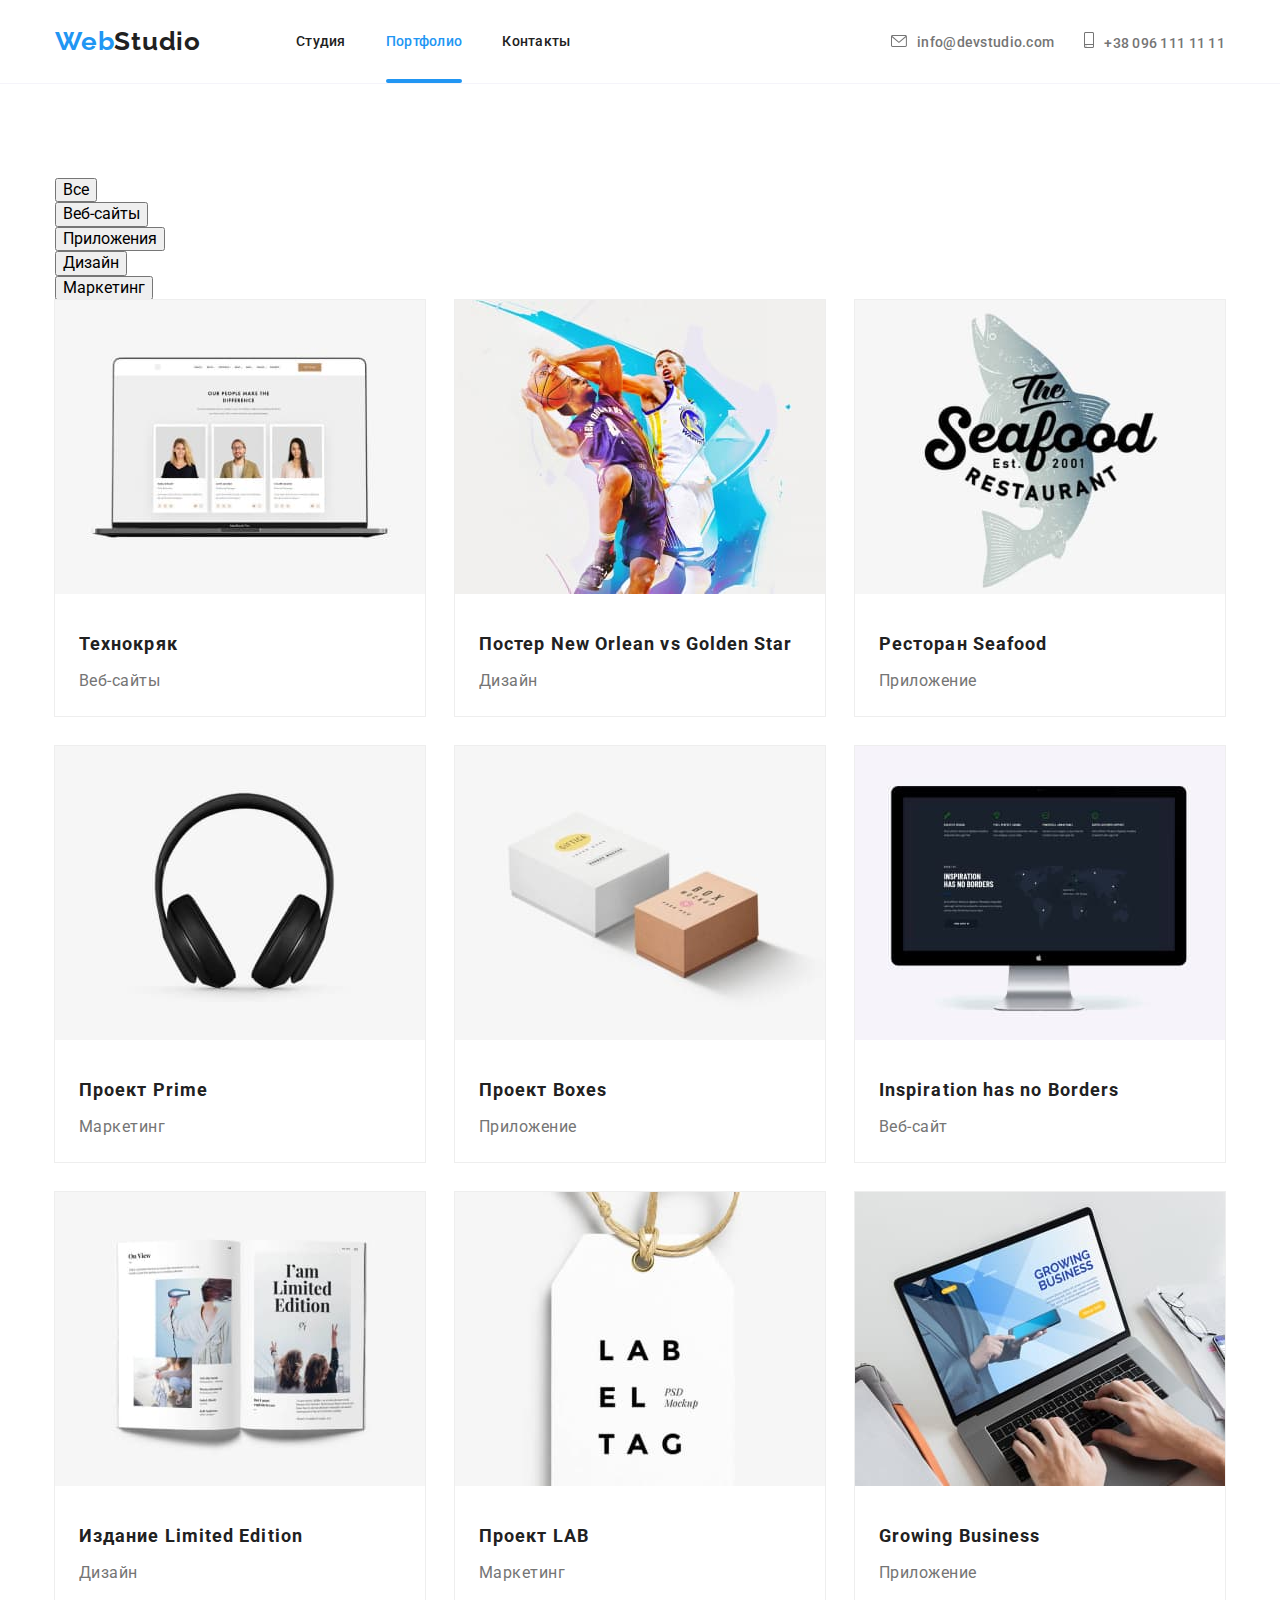
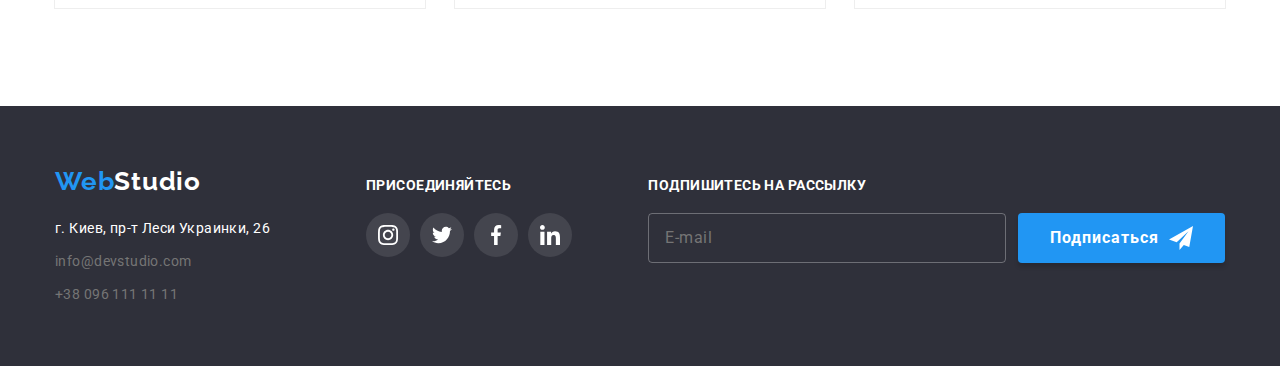
==== commit f8713097: "Обновляет portfolio.html" ====
--- a/portfolio.html
+++ b/portfolio.html
@@ -41,29 +41,29 @@
     <main>
 
       <!--Кнопки-->
-      <section class="portfolio">
+      <section class="section">
+        <div class="container">
           <h2 class="visually-hidden">Портфоліо</h2>
-            <ul class="filter-item">
-              <li class="filter-list">
-                <button type="button" class="filter-btn">Все</button>
-              </li>
-              <li class="filter-list">
-                <button type="button" class="filter-btn">Веб-сайты</button>
-              </li>
-              <li class="filter-list">
-                <button type="button" class="filter-btn">Приложения</button>
-              </li>
-              <li class="filter-list">
-                <button type="button" class="filter-btn">Дизайн</button>
-              </li>
-              <li class="filter-list">
-                <button type="button" class="filter-btn">Маркетинг</button>
+            <ul class="filter-set">
+              <li class="filter-set__item">
+                <button type="button" class="filter-set__btn">Все</button>
+              </li>
+              <li class="filter-set__item">
+                <button type="button" class="filter-set__btn">Веб-сайты</button>
+              </li>
+              <li class="filter-set__item">
+                <button type="button" class="filter-set__btn">Приложения</button>
+              </li>
+              <li class="filter-set__item">
+                <button type="button" class="filter-set__btn">Дизайн</button>
+              </li>
+              <li class="filter-set__item">
+                <button type="button" class="filter-set__btn">Маркетинг</button>
               </li>
             </ul>
-        
+          
 
       <!--Все предложения в портфолио-->
-        <div class="joboffer">
           <ul class="offers-list">
             <li class="item">
               <a class="offers-item-link" href="#">
@@ -228,7 +228,7 @@
           </a>
           </li>
         </ul>
-      </div>
+    </div>
       </section>
     </main>
 
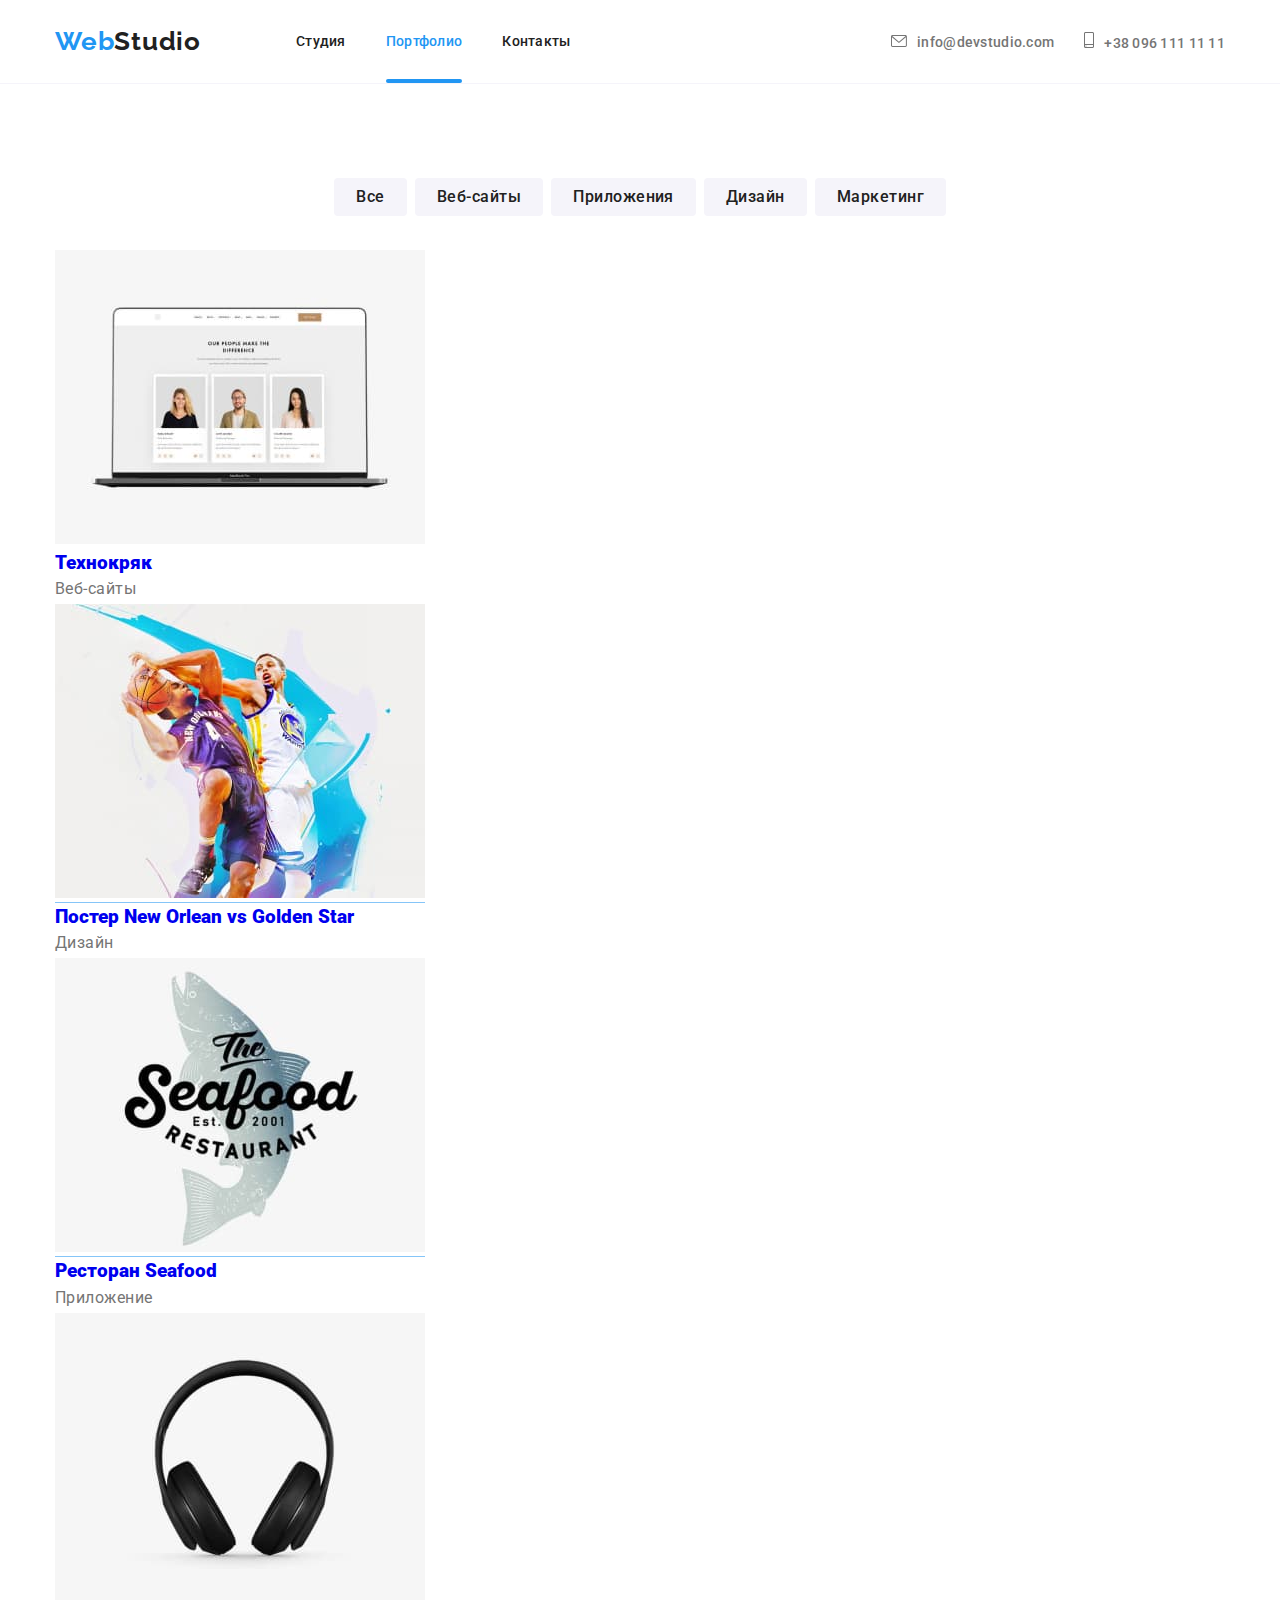
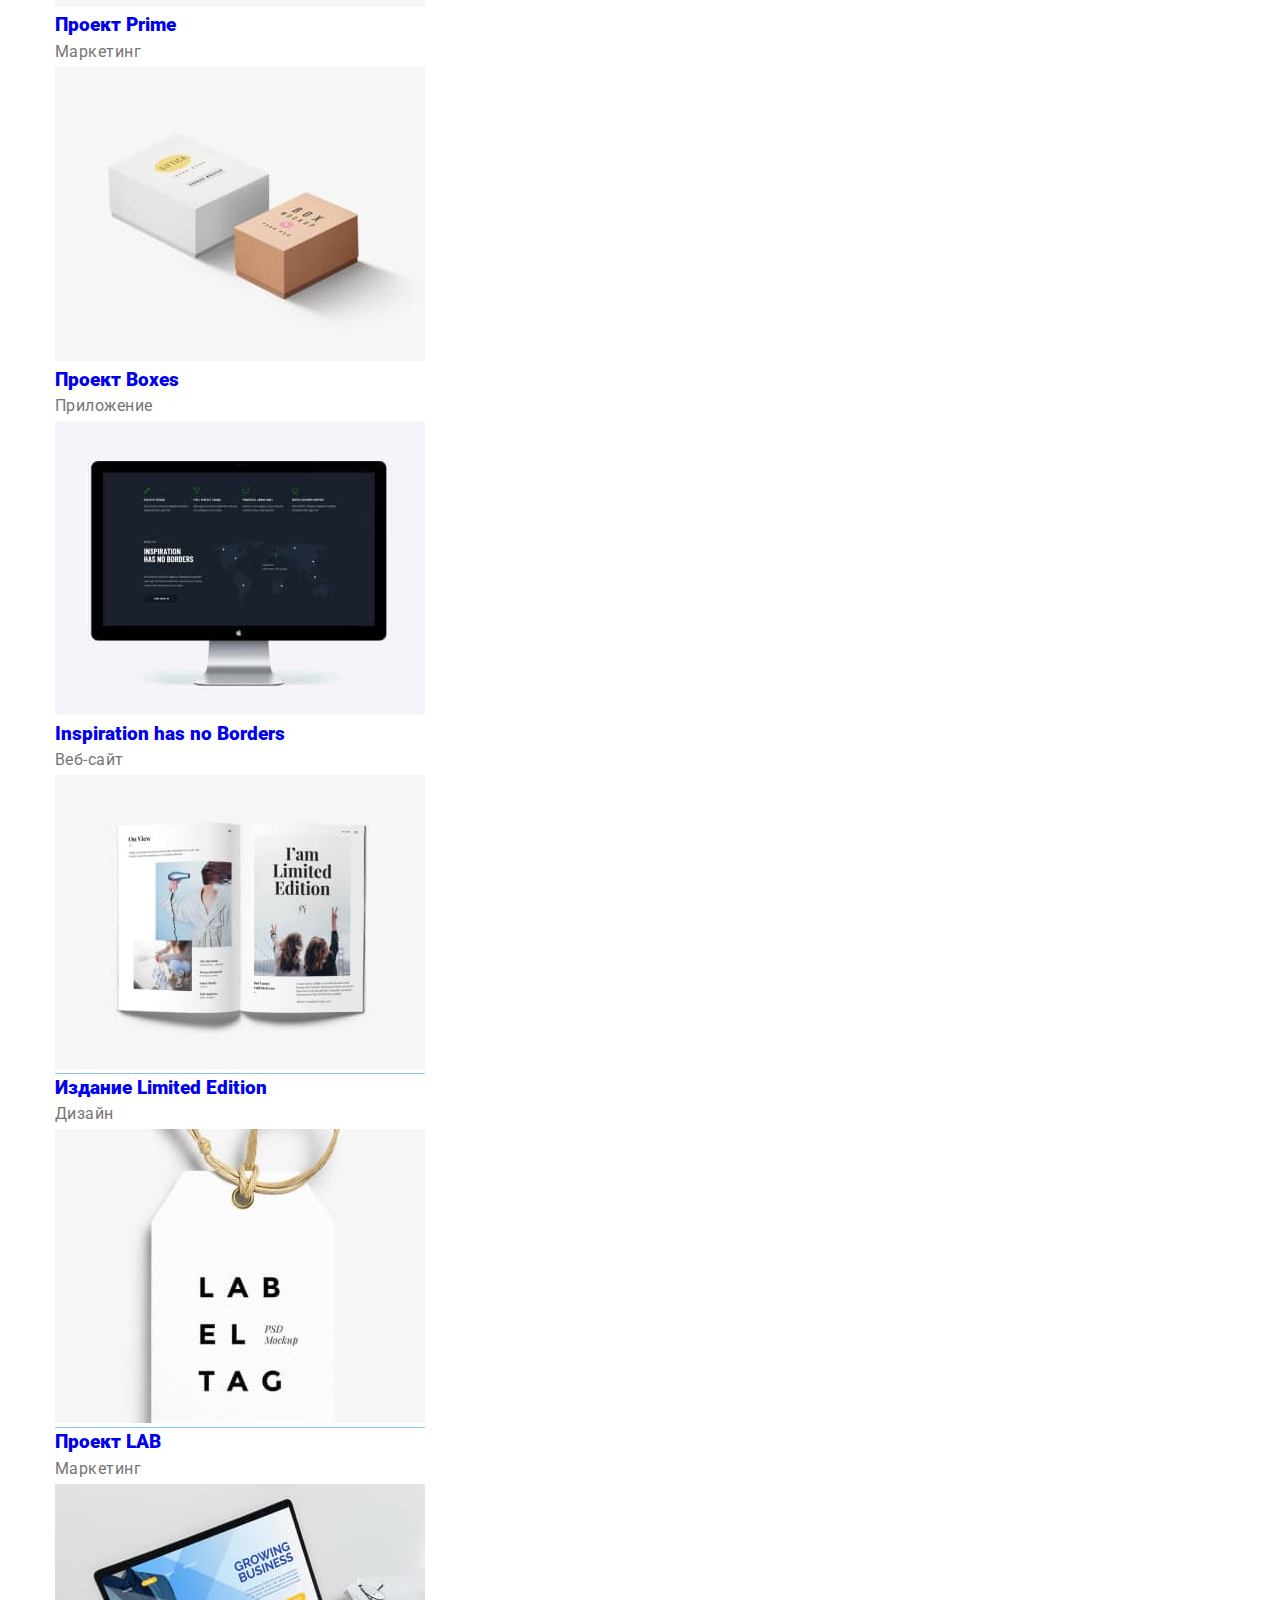
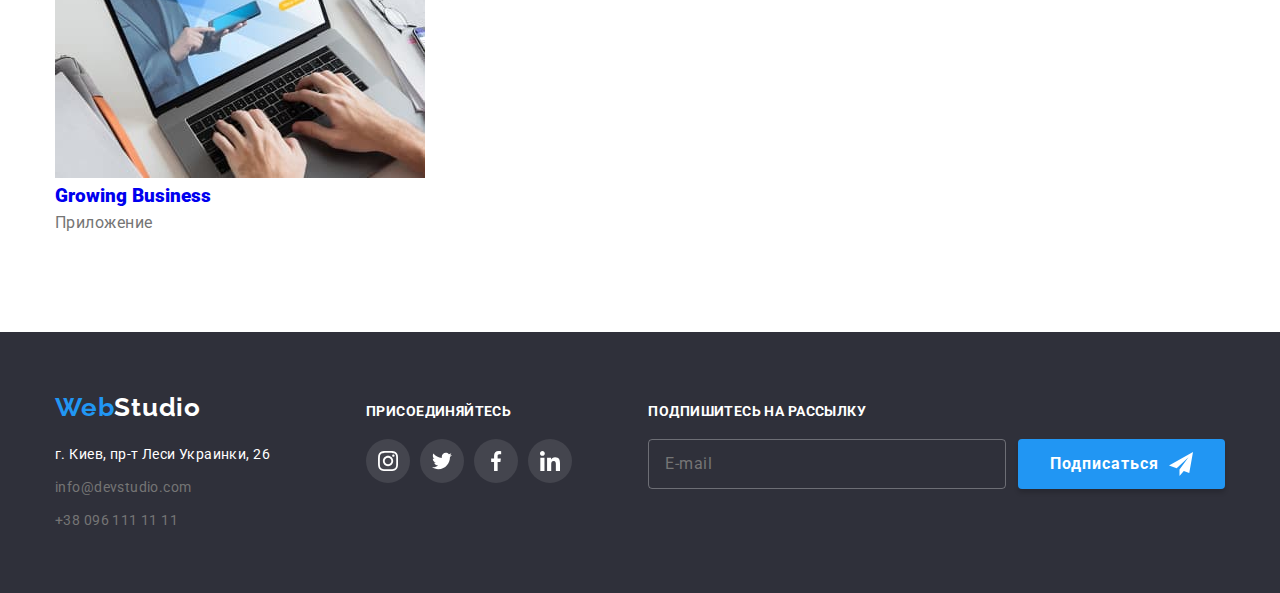
==== commit 8d32d30e: "Обновляет portfolio.html" ====
--- a/portfolio.html
+++ b/portfolio.html
@@ -64,67 +64,67 @@
           
 
       <!--Все предложения в портфолио-->
-          <ul class="offers-list">
-            <li class="item">
-              <a class="offers-item-link" href="#">
-                <div class="master-photo">
-                  <img src="./images/Laptop.jpg" alt="открытый ноутбук">
-                   <div class="portfolio-overlay">
-                    <p class="paragraf-text">
-                      Технокряк это современная площадка распространения коронавируса.
-                      Компании используют эту платформу для цифрового шпионажа и атак 
-                      на защищённые сервера конкурентов. 
-                    </p>
-                  </div>
-                </div>   
-              <div class="offers-info">
-                  <h3 class="offers-list">Технокряк</h3>
-                  <p class="heading">Веб-сайты</p>
-              </div>
-            </a>
-            </li>
-            <li class="item">
-              <a class="offers-item-link" href="#">
-                <div class="master-photo">
-                  <img src="./images/Bascketball.jpg" alt="прижок баскетболистов">
-                    <div class="portfolio-overlay">
-                      <p class="paragraf-text">
-                        Технокряк это современная площадка распространения коронавируса.
-                        Компании используют эту платформу для цифрового шпионажа и атак 
-                        на защищённые сервера конкурентов. 
-                      </p>
-                  </div> 
-                </div>    
-              <div class="offers-info">
-                <h3 class="offers-list">Постер New Orlean vs Golden Star</h3>
-                <p class="heading">Дизайн</p>
-            </div>
-            </a>
-          </li>
-          <li class="item">
-            <a class="offers-item-link" href="#">
+        <ul class="portfolio-list">
+          <li class="portfolio-item">
+            <a class="portfolio-link" href="#">
+              <div class="master-photo">
+                <img src="./images/Laptop.jpg" alt="открытый ноутбук">
+                 <div class="portfolio-overlay">
+                  <p class="portfolio-text">
+                    Технокряк это современная площадка распространения коронавируса.
+                    Компании используют эту платформу для цифрового шпионажа и атак 
+                    на защищённые сервера конкурентов. 
+                  </p>
+                </div>
+              </div>   
+            <div class="offers-info">
+                <h3 class="portfolio-title">Технокряк</h3>
+                <p class="heading">Веб-сайты</p>
+            </div>
+          </a>
+          </li>
+          <li class="portfolio-item">
+            <a class="portfolio-link" href="#">
+              <div class="master-photo">
+                <img src="./images/Bascketball.jpg" alt="прижок баскетболистов">
+                  <div class="portfolio-overlay">
+                    <p class="portfolio-text">
+                      Технокряк это современная площадка распространения коронавируса.
+                      Компании используют эту платформу для цифрового шпионажа и атак 
+                      на защищённые сервера конкурентов. 
+                    </p>
+                </div> 
+              </div>    
+            <div class="offers-info">
+              <h3 class="portfolio-title">Постер New Orlean vs Golden Star</h3>
+              <p class="heading">Дизайн</p>
+          </div>
+          </a>
+          </li>
+          <li class="portfolio-item">
+            <a class="portfolio-link" href="#">
               <div class="master-photo">
                 <img src="./images/Fish.jpg" alt="логотип ресторана">
                   <div class="portfolio-overlay">
-                    <p class="paragraf-text">
-                      Технокряк это современная площадка распространения коронавируса.
-                      Компании используют эту платформу для цифрового шпионажа и атак 
-                      на защищённые сервера конкурентов. 
-                    </p>
-                  </div>
-              </div>
-            <div class="offers-info">
-              <h3 class="offers-list">Ресторан Seafood</h3>
+                    <p class="portfolio-text">
+                      Технокряк это современная площадка распространения коронавируса.
+                      Компании используют эту платформу для цифрового шпионажа и атак 
+                      на защищённые сервера конкурентов. 
+                    </p>
+                  </div>
+              </div>
+            <div class="offers-info">
+              <h3 class="portfolio-title">Ресторан Seafood</h3>
               <p class="heading">Приложение</p>
             </div>  
           </a>
           </li>
-          <li class="item">
-            <a class="offers-item-link" href="#">
+          <li class="portfolio-item">
+            <a class="portfolio-link" href="#">
             <div class="master-photo">
               <img src="./images/Headphone.jpg" alt="наушники">
                 <div class="portfolio-overlay">
-                  <p class="paragraf-text">
+                  <p class="portfolio-text">
                     Технокряк это современная площадка распространения коронавируса.
                     Компании используют эту платформу для цифрового шпионажа и атак 
                     на защищённые сервера конкурентов. 
@@ -132,17 +132,17 @@
                 </div>
             </div>
             <div class="offers-info">
-              <h3 class="offers-list">Проект Prime</h3>
+              <h3 class="portfolio-title">Проект Prime</h3>
               <p class="heading">Маркетинг</p>
             </div>
             </a>
           </li>
-          <li class="item">
-            <a class="offers-item-link" href="#">
+          <li class="portfolio-item">
+            <a class="portfolio-link" href="#">
             <div class="master-photo">
               <img src="./images/Boxes.jpg" alt="две коробочки">
                 <div class="portfolio-overlay">
-                  <p class="paragraf-text">
+                  <p class="portfolio-text">
                     Технокряк это современная площадка распространения коронавируса.
                     Компании используют эту платформу для цифрового шпионажа и атак 
                     на защищённые сервера конкурентов. 
@@ -150,35 +150,35 @@
               </div>
             </div> 
             <div class="offers-info">
-              <h3 class="offers-list">Проект Boxes</h3>
+              <h3 class="portfolio-title">Проект Boxes</h3>
               <p class="heading">Приложение</p>
             </div>
             </a>
           </li>
-          <li class="item">
-            <a class="offers-item-link" href="#">
+          <li class="portfolio-item">
+            <a class="portfolio-link" href="#">
               <div class="master-photo">
                 <img src="./images/Monitor.jpg" alt="аймак">
                   <div class="portfolio-overlay">
-                    <p class="paragraf-text">
-                    Технокряк это современная площадка распространения коронавируса.
-                    Компании используют эту платформу для цифрового шпионажа и атак 
-                    на защищённые сервера конкурентов. 
-                    </p>
-                  </div>
-              </div>
-            <div class="offers-info">
-              <h3 class="offers-list">Inspiration has no Borders</h3>
+                    <p class="portfolio-text">
+                    Технокряк это современная площадка распространения коронавируса.
+                    Компании используют эту платформу для цифрового шпионажа и атак 
+                    на защищённые сервера конкурентов. 
+                    </p>
+                  </div>
+              </div>
+            <div class="offers-info">
+              <h3 class="portfolio-title">Inspiration has no Borders</h3>
               <p class="heading">Веб-сайт</p>
             </div>  
           </a>
           </li>
-          <li class="item">
-            <a class="offers-item-link" href="#">
+          <li class="portfolio-item">
+            <a class="portfolio-link" href="#">
               <div class="master-photo">
                 <img src="./images/Book.jpg" alt="открытая книга">
                   <div class="portfolio-overlay">
-                    <p class="paragraf-text">
+                    <p class="portfolio-text">
                       Технокряк это современная площадка распространения коронавируса.
                       Компании используют эту платформу для цифрового шпионажа и атак 
                       на защищённые сервера конкурентов. 
@@ -186,35 +186,35 @@
                   </div>
               </div>
             <div class="offers-info"> 
-              <h3 class="offers-list">Издание Limited Edition</h3>
+              <h3 class="portfolio-title">Издание Limited Edition</h3>
               <p class="heading">Дизайн</p>
             </div>  
           </a>
           </li>
-          <li class="item">
-            <a class="offers-item-link" href="#">
+          <li class="portfolio-item">
+            <a class="portfolio-link" href="#">
               <div class="master-photo">
                 <img src="./images/Label.jpg" alt="етикетка с логотипом">
                   <div class="portfolio-overlay">
-                    <p class="paragraf-text">
-                      Технокряк это современная площадка распространения коронавируса.
-                      Компании используют эту платформу для цифрового шпионажа и атак 
-                      на защищённые сервера конкурентов. 
-                    </p>
-                  </div>
-              </div>
-            <div class="offers-info">
-              <h3 class="offers-list">Проект LAB</h3>
+                    <p class="portfolio-text">
+                      Технокряк это современная площадка распространения коронавируса.
+                      Компании используют эту платформу для цифрового шпионажа и атак 
+                      на защищённые сервера конкурентов. 
+                    </p>
+                  </div>
+              </div>
+            <div class="offers-info">
+              <h3 class="portfolio-title">Проект LAB</h3>
               <p class="heading">Маркетинг</p>
             </div>
             </a>
           </li>
-          <li class="item">
-            <a class="offers-item-link" href="#">
+          <li class="portfolio-item">
+            <a class="portfolio-link" href="#">
               <div class="master-photo">
                 <img src="./images/LaptopHands.jpg" alt="руки на ноутбуке">
                   <div class="portfolio-overlay">
-                    <p class="paragraf-text">
+                    <p class="portfolio-text">
                       Технокряк это современная площадка распространения коронавируса.
                       Компании используют эту платформу для цифрового шпионажа и атак 
                       на защищённые сервера конкурентов. 
@@ -222,15 +222,15 @@
                 </div>
               </div> 
             <div class="offers-info">
-              <h3 class="offers-list">Growing Business</h3>
+              <h3 class="portfolio-title">Growing Business</h3>
               <p class="heading">Приложение</p>
             </div>  
           </a>
           </li>
         </ul>
-    </div>
+        </div>
       </section>
-    </main>
+  </main>
 
     <!--Футер-->
     <footer class="footer">
--- a/css/styles.css
+++ b/css/styles.css
@@ -71,6 +71,11 @@
     width: 1200px;
     padding: 0 15px;
 	margin: 0 auto;
+}
+
+.section {
+    padding-top: 94px;
+    padding-bottom: 94px;
 }
 
 
@@ -326,13 +331,7 @@
     letter-spacing: 0.03em;
 }
 
-/* Feature-list */
-
-
-.section {
-    padding-top: 94px;
-    padding-bottom: 94px;
-} 
+/* Feature-list */ 
 
 .feature-list {
     display: flex;
@@ -393,10 +392,6 @@
 .occupation-section {
     padding-top: 0;
     padding-bottom: 94px;
-}
-
-.container {
-    display: block;
 }
 
 .occupation {
@@ -672,22 +667,17 @@
 
 /* Butoons */
 
-.portfolio {
-    padding-top: 94px;
-    padding-bottom: 94px;
-}
-
-.filter-item {
+.filter-set{
 	display: flex;
 	justify-content: center;
     margin-bottom: 34px;
 }
 
-.filter-list:not(:last-child) {
+.filter-set__item:not(:last-child) {
     margin-right: 8px;
 }
 
-.filter-btn{
+.filter-set__btn {
     padding: 6px 22px;
 
     align-items: baseline;
@@ -709,8 +699,8 @@
     transition: background-color var(--animation-duration) var(--animation-type);
 }
 
-.filter-btn:hover,
-.filter-btn:focus{
+.filter-set__btn:hover,
+.filter-set__btn:focus{
     color: var(--hero-text-color);
     background-color: var(--accent-color-card);
     box-shadow: 0px 3px 1px rgba(0, 0, 0, 0.1),
@@ -719,12 +709,6 @@
 }
 
                 /* All offers */
- 
-.joboffer {   
-    width: 1200px;
-    padding: 0 15px;
-    margin: 0 auto;
-}
 
 .offers-list { 
     display: flex;
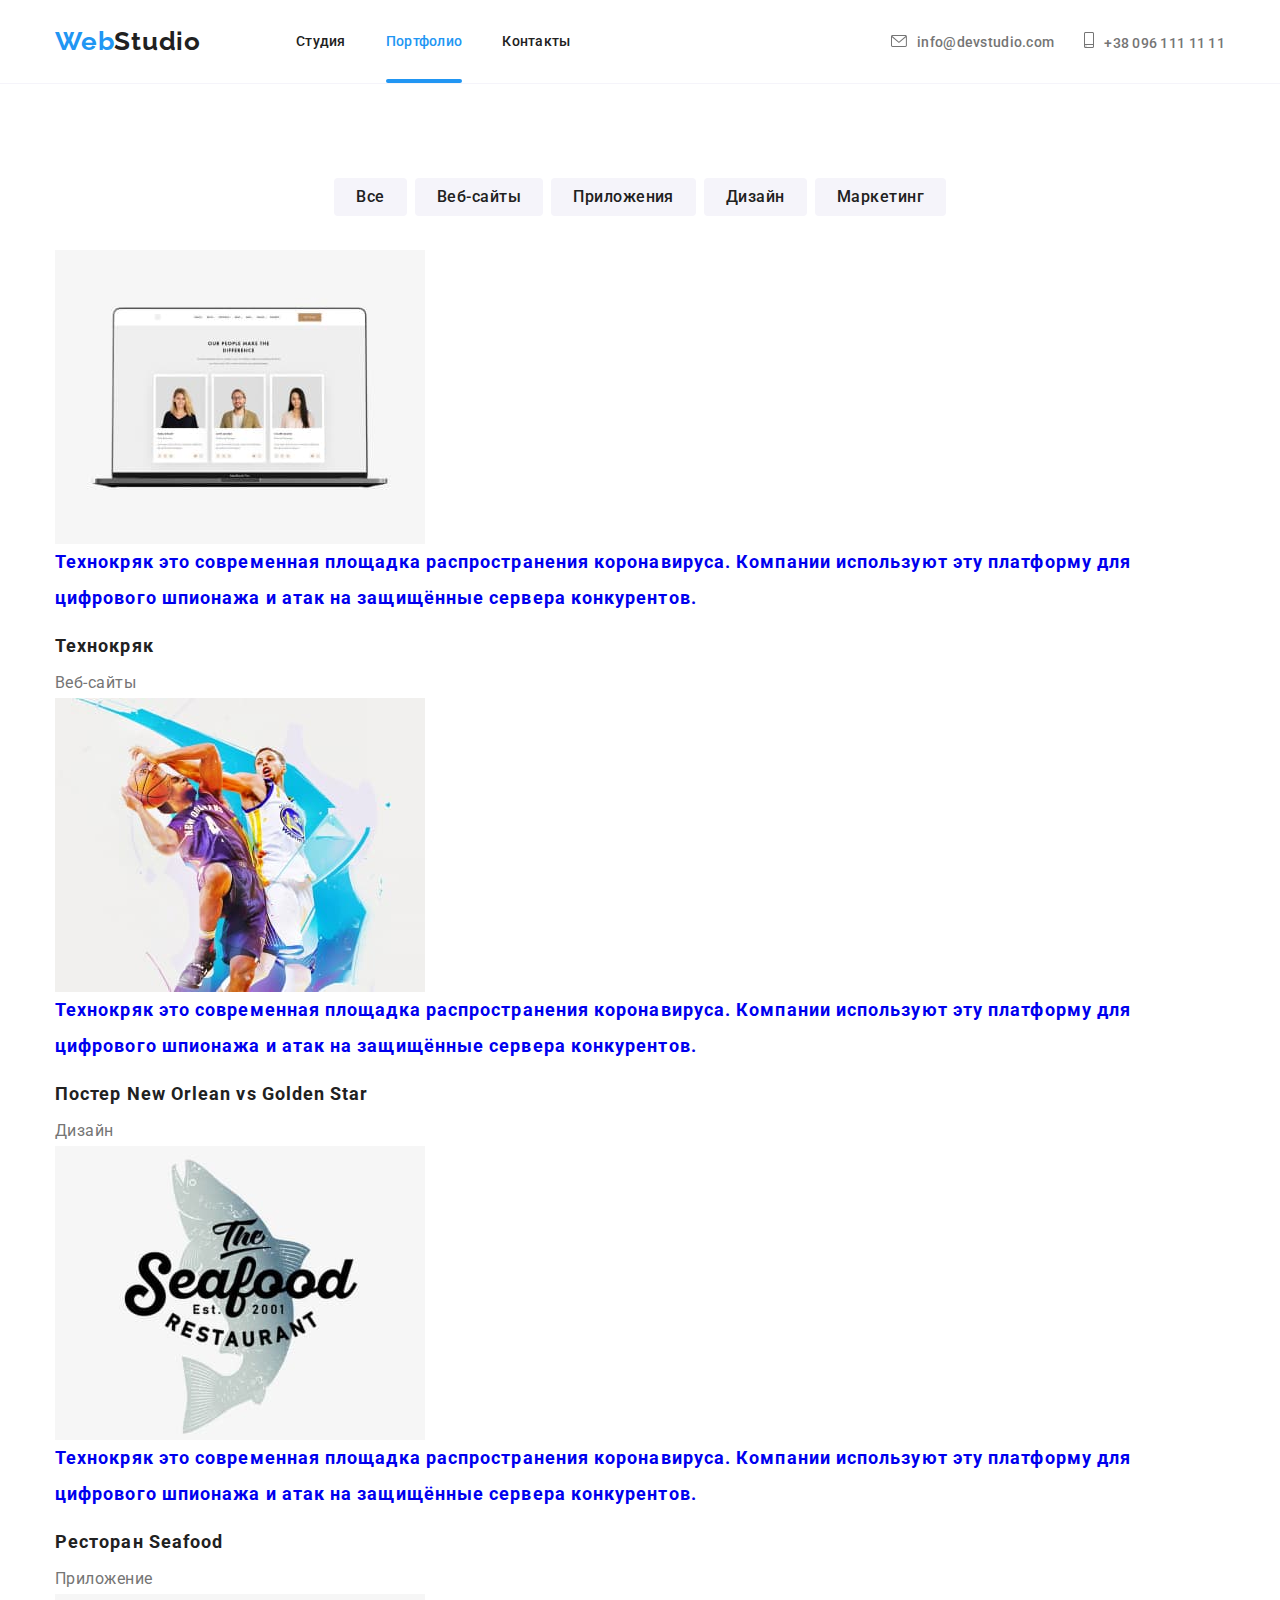
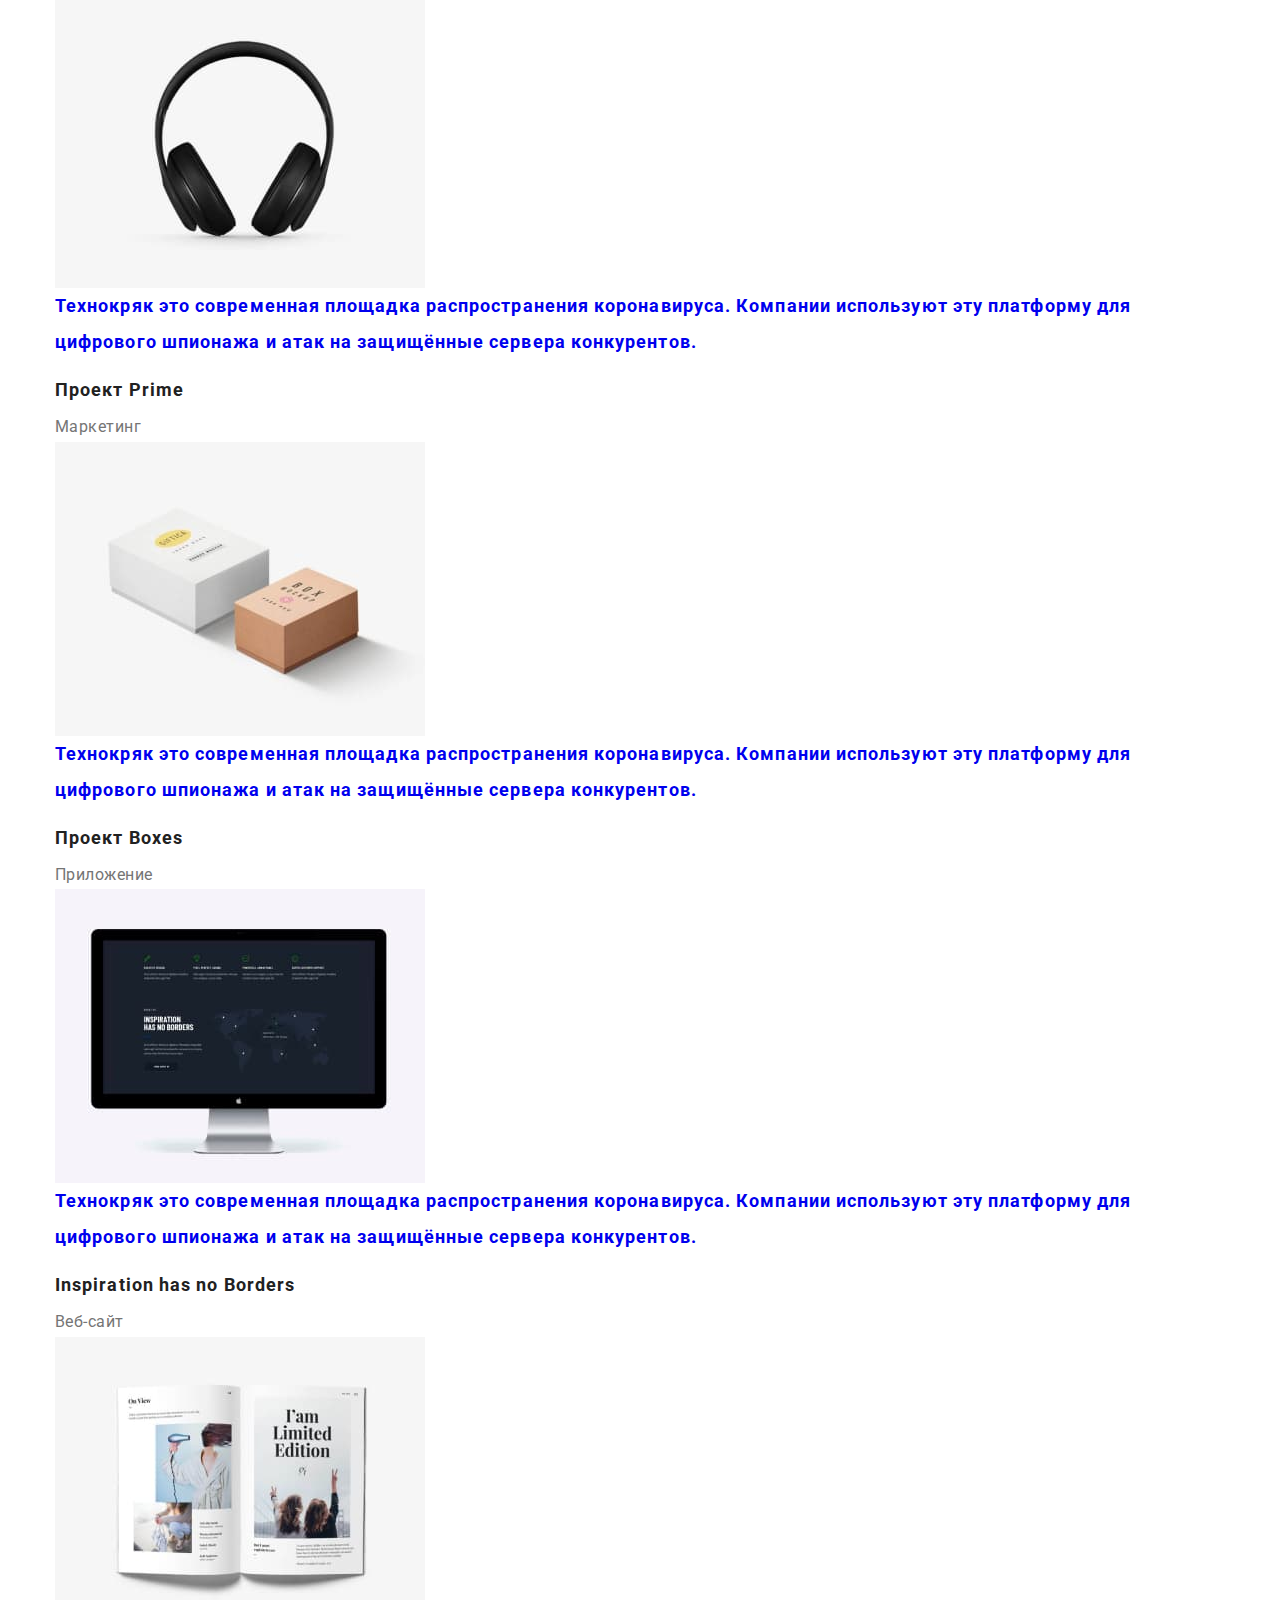
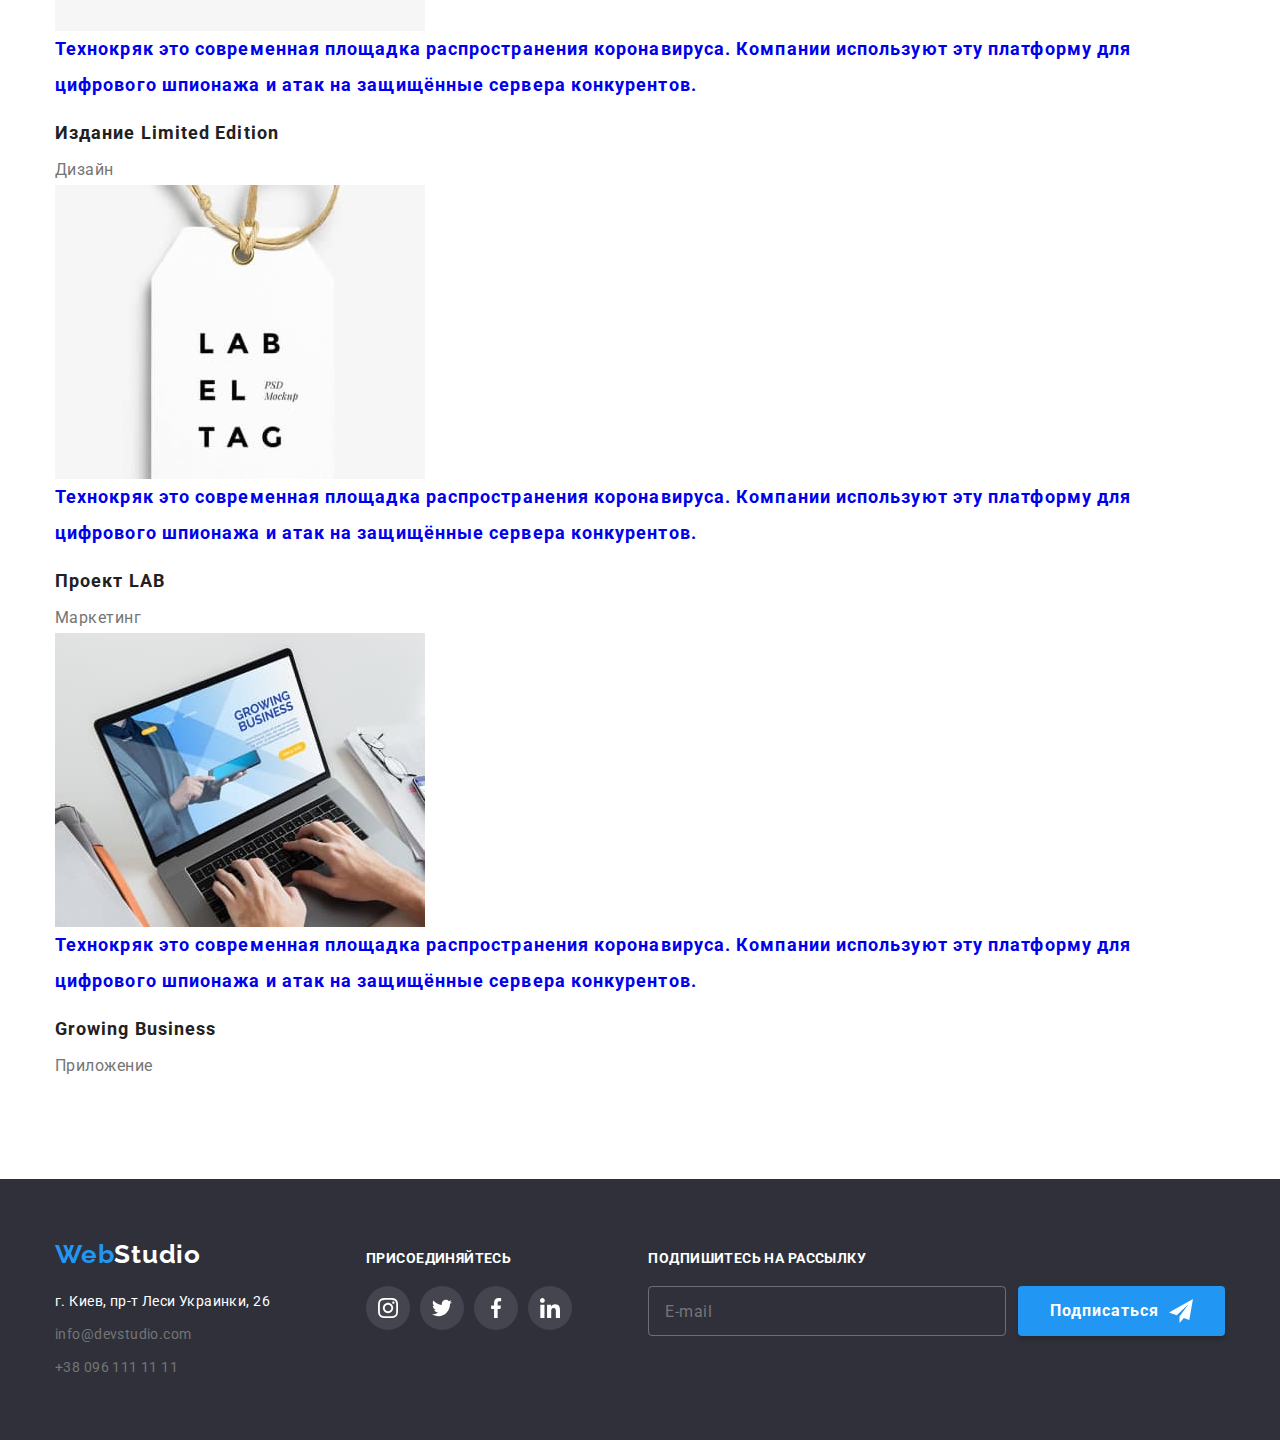
==== commit c219993e: "Обновляет portfolio.html" ====
--- a/portfolio.html
+++ b/portfolio.html
@@ -65,12 +65,12 @@
 
       <!--Все предложения в портфолио-->
         <ul class="portfolio-list">
-          <li class="portfolio-item">
-            <a class="portfolio-link" href="#">
+          <li class="portfolio-list__item">
+            <a class="portfolio-list__link" href="#">
               <div class="master-photo">
                 <img src="./images/Laptop.jpg" alt="открытый ноутбук">
-                 <div class="portfolio-overlay">
-                  <p class="portfolio-text">
+                 <div class="portfolio-list__overlay">
+                  <p class="portfolio-list__text">
                     Технокряк это современная площадка распространения коронавируса.
                     Компании используют эту платформу для цифрового шпионажа и атак 
                     на защищённые сервера конкурентов. 
@@ -83,12 +83,12 @@
             </div>
           </a>
           </li>
-          <li class="portfolio-item">
-            <a class="portfolio-link" href="#">
+          <li class="portfolio-list__item">
+            <a class="portfolio-list__link" href="#">
               <div class="master-photo">
                 <img src="./images/Bascketball.jpg" alt="прижок баскетболистов">
-                  <div class="portfolio-overlay">
-                    <p class="portfolio-text">
+                  <div class="portfolio-list__overlay">
+                    <p class="portfolio-list__text">
                       Технокряк это современная площадка распространения коронавируса.
                       Компании используют эту платформу для цифрового шпионажа и атак 
                       на защищённые сервера конкурентов. 
@@ -101,12 +101,12 @@
           </div>
           </a>
           </li>
-          <li class="portfolio-item">
-            <a class="portfolio-link" href="#">
+          <li class="portfolio-list__item">
+            <a class="portfolio-list__link" href="#">
               <div class="master-photo">
                 <img src="./images/Fish.jpg" alt="логотип ресторана">
-                  <div class="portfolio-overlay">
-                    <p class="portfolio-text">
+                  <div class="portfolio-list__overlay">
+                    <p class="portfolio-list__text">
                       Технокряк это современная площадка распространения коронавируса.
                       Компании используют эту платформу для цифрового шпионажа и атак 
                       на защищённые сервера конкурентов. 
@@ -119,12 +119,12 @@
             </div>  
           </a>
           </li>
-          <li class="portfolio-item">
-            <a class="portfolio-link" href="#">
+          <li class="portfolio-list__item">
+            <a class="portfolio-list__link" href="#">
             <div class="master-photo">
               <img src="./images/Headphone.jpg" alt="наушники">
-                <div class="portfolio-overlay">
-                  <p class="portfolio-text">
+                <div class="portfolio-list__overlay">
+                  <p class="portfolio-list__text">
                     Технокряк это современная площадка распространения коронавируса.
                     Компании используют эту платформу для цифрового шпионажа и атак 
                     на защищённые сервера конкурентов. 
@@ -137,12 +137,12 @@
             </div>
             </a>
           </li>
-          <li class="portfolio-item">
-            <a class="portfolio-link" href="#">
+          <li class="portfolio-list__item">
+            <a class="portfolio-list__link" href="#">
             <div class="master-photo">
               <img src="./images/Boxes.jpg" alt="две коробочки">
-                <div class="portfolio-overlay">
-                  <p class="portfolio-text">
+                <div class="portfolio-list__overlay">
+                  <p class="portfolio-list__text">
                     Технокряк это современная площадка распространения коронавируса.
                     Компании используют эту платформу для цифрового шпионажа и атак 
                     на защищённые сервера конкурентов. 
@@ -155,12 +155,12 @@
             </div>
             </a>
           </li>
-          <li class="portfolio-item">
-            <a class="portfolio-link" href="#">
+          <li class="portfolio-list__item">
+            <a class="portfolio-list__link" href="#">
               <div class="master-photo">
                 <img src="./images/Monitor.jpg" alt="аймак">
-                  <div class="portfolio-overlay">
-                    <p class="portfolio-text">
+                  <div class="portfolio-list__overlay">
+                    <p class="portfolio-list__text">
                     Технокряк это современная площадка распространения коронавируса.
                     Компании используют эту платформу для цифрового шпионажа и атак 
                     на защищённые сервера конкурентов. 
@@ -173,12 +173,12 @@
             </div>  
           </a>
           </li>
-          <li class="portfolio-item">
-            <a class="portfolio-link" href="#">
+          <li class="portfolio-list__item">
+            <a class="portfolio-list__link" href="#">
               <div class="master-photo">
                 <img src="./images/Book.jpg" alt="открытая книга">
-                  <div class="portfolio-overlay">
-                    <p class="portfolio-text">
+                  <div class="portfolio-list__overlay">
+                    <p class="portfolio-list__text">
                       Технокряк это современная площадка распространения коронавируса.
                       Компании используют эту платформу для цифрового шпионажа и атак 
                       на защищённые сервера конкурентов. 
@@ -191,12 +191,12 @@
             </div>  
           </a>
           </li>
-          <li class="portfolio-item">
-            <a class="portfolio-link" href="#">
+          <li class="portfolio-list__item">
+            <a class="portfolio-list__link" href="#">
               <div class="master-photo">
                 <img src="./images/Label.jpg" alt="етикетка с логотипом">
-                  <div class="portfolio-overlay">
-                    <p class="portfolio-text">
+                  <div class="portfolio-list__overlay">
+                    <p class="portfolio-list__text">
                       Технокряк это современная площадка распространения коронавируса.
                       Компании используют эту платформу для цифрового шпионажа и атак 
                       на защищённые сервера конкурентов. 
@@ -209,12 +209,12 @@
             </div>
             </a>
           </li>
-          <li class="portfolio-item">
-            <a class="portfolio-link" href="#">
+          <li class="portfolio-list__item">
+            <a class="portfolio-list__link" href="#">
               <div class="master-photo">
                 <img src="./images/LaptopHands.jpg" alt="руки на ноутбуке">
-                  <div class="portfolio-overlay">
-                    <p class="portfolio-text">
+                  <div class="portfolio-list__overlay">
+                    <p class="portfolio-list__text">
                       Технокряк это современная площадка распространения коронавируса.
                       Компании используют эту платформу для цифрового шпионажа и атак 
                       на защищённые сервера конкурентов. 
--- a/css/styles.css
+++ b/css/styles.css
@@ -85,7 +85,7 @@
     width: 100%;
     top: 0;
     left: 0;
-    z-index: 1;
+    /* z-index: 1; */
     
     border-bottom: 1px solid var(--background-secondary-color);
 
@@ -708,9 +708,7 @@
                 0px 2px 2px rgba(0, 0, 0, 0.12);
 }
 
-                /* All offers */
-
-.offers-list { 
+.portfolio-list { 
     display: flex;
     flex-wrap: wrap;
 
@@ -723,6 +721,17 @@
 
     color: var(--title-text-color);
 } 
+
+.portfolio-title {
+    margin-bottom: 4px;
+
+    font-weight: 700;
+    font-size: 18px;
+    line-height: 2;
+    letter-spacing: 0.06em;
+
+    color: var(--title-text-color);
+}
 
 /* Оверлей та анімація для карток */
 
@@ -746,15 +755,15 @@
     transform: translateY(100%);
 }
 
-.item:hover .portfolio-overlay {
+.portfolio-item:hover .portfolio-overlay {
     transform: translateY(0);
 }
 
-.offers-item-link:focus .portfolio-overlay {
+.portfolio-link:focus .portfolio-overlay {
     transform: translateY(0);
 }
 
-.offers-list .item {
+.portfolio-list .portfolio-item {
     width: 370px;
 
     outline: 1px solid #eeeeee;
@@ -764,15 +773,15 @@
     background-color: #fff;
 }
 
-.offers-list .item:nth-child(3n) {
+.portfolio-list .portfolio-item:nth-child(3n) {
     margin-right: 0;
 }
 
-.offers-list .item:nth-last-child(-n +3) {
+.portfolio-list .portfolio-item:nth-last-child(-n +3) {
     margin-bottom: 0;
 }
-.offers-list a,
-.offers-list img {
+.portfolio-list a,
+.portfolio-list img {
     display: block;
 }
 
@@ -784,22 +793,25 @@
 
     color: var(--primary-text-color);
 }    
-.offers-item-link:focus,
-.offers-item-link:hover {
+.portfolio-linkk:focus,
+.portfolio-link:hover {
     box-shadow: 0px 1px 1px rgba(0, 0, 0, 0.12), 
                 0px 4px 4px rgba(0, 0, 0, 0.06), 
                 1px 4px 6px rgba(0, 0, 0, 0.16);
 }
 
-.offers-item-link .offers-info {
+.portfolio-link .offers-info {
     padding: 20px 24px;
 }
 
 /* Card text */
 
-.paragraf-text {
+.portfolio-text {
     position: absolute;
-    display: flex;
+    
+    display: flex;
+
+    color: var(--hero-text-color);
     width: 322px;
     height: 168px;
     top: 63px;
@@ -811,14 +823,13 @@
     font-size: 18px;
     line-height: 1.56;
     letter-spacing: 0.03em;
-
-    color: var(--hero-text-color);
-}
-
-.master-photo:hover .paragraf-text,
-.master-photo:focus .paragraf-text {
+}
+
+.master-photo:hover .portfolio-text,
+.master-photo:focus .portfolio-text {
     opacity: 1;
 }
+
 
 /* Бекдроп для Студії */
 
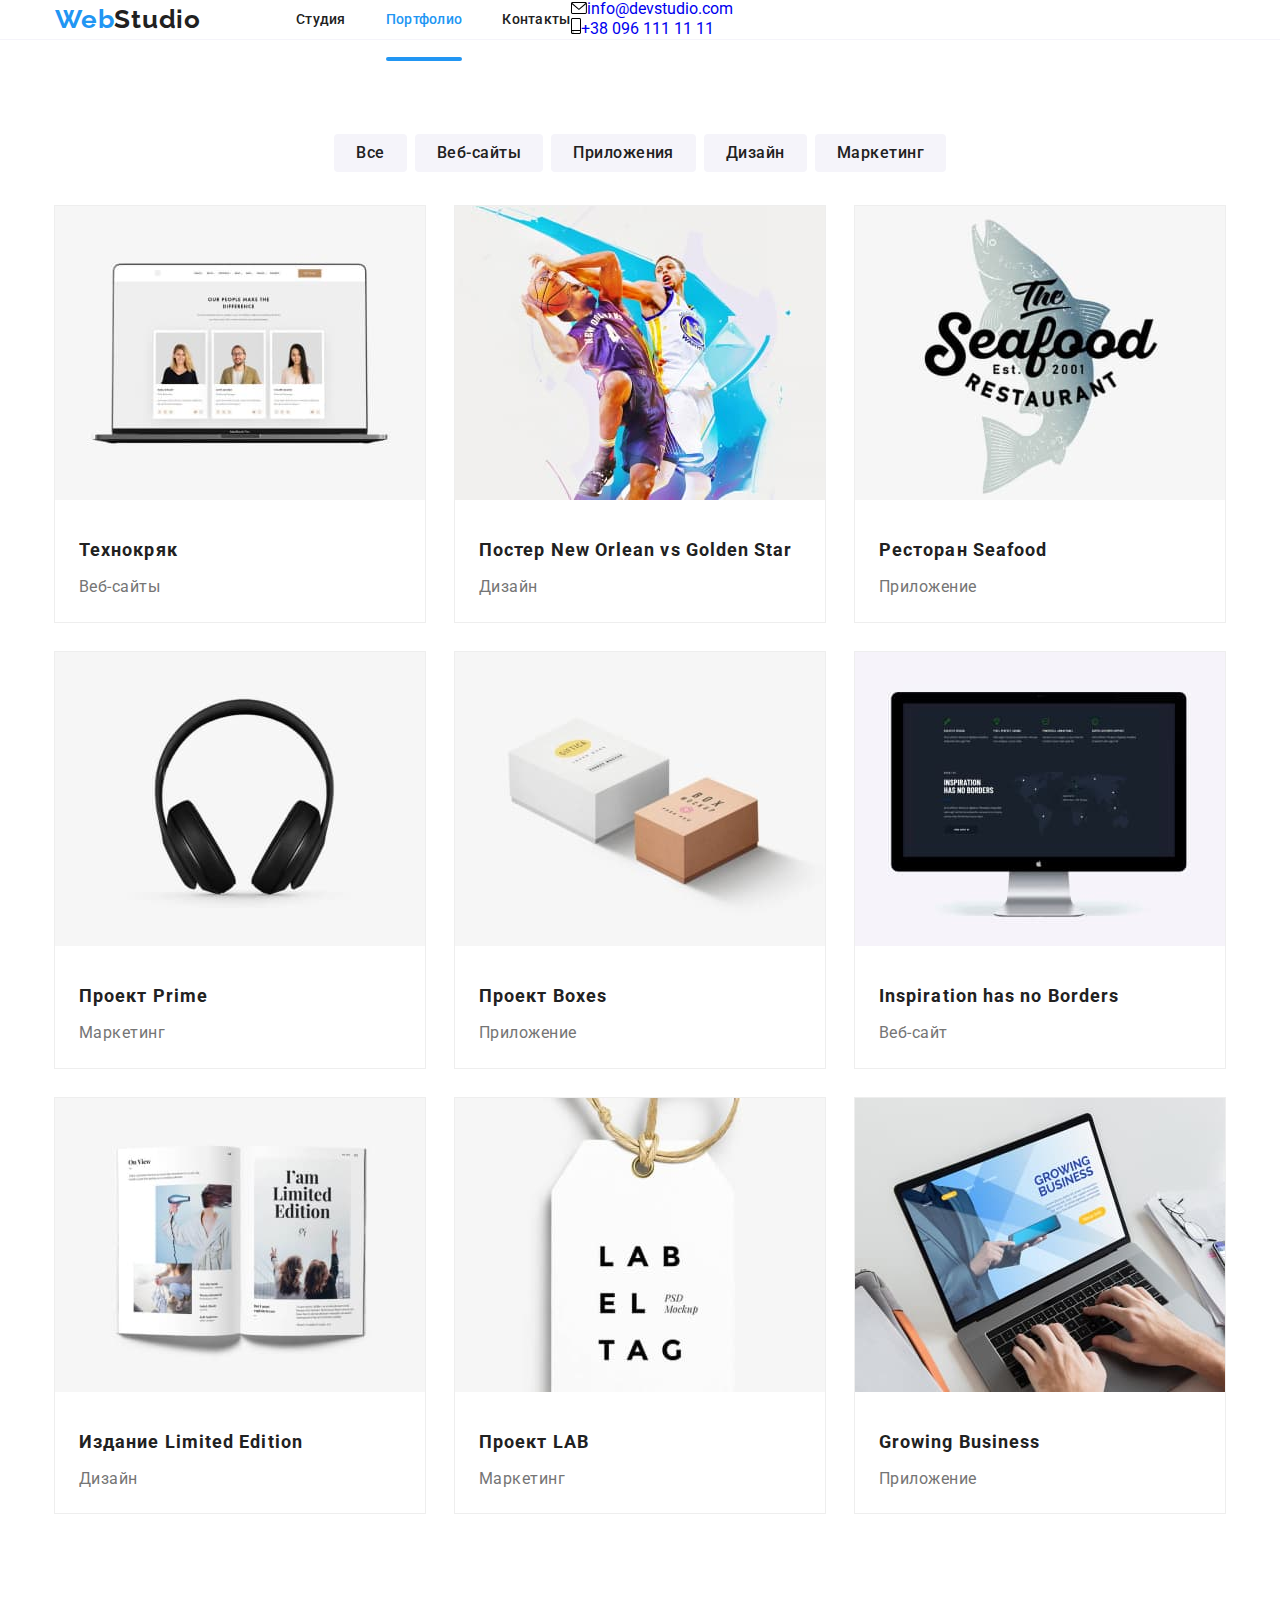
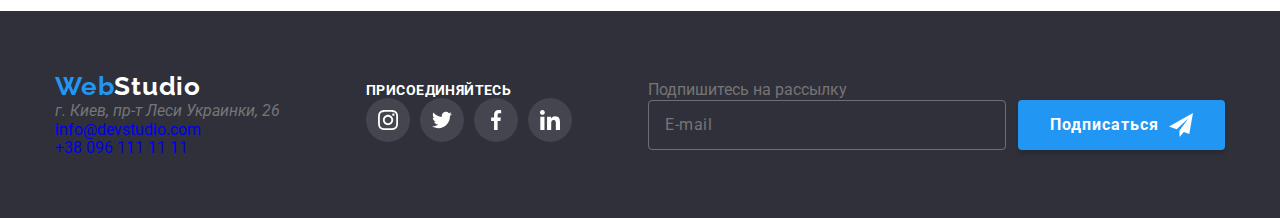
==== commit 982213df: "Обновляет portfolio.html" ====
--- a/portfolio.html
+++ b/portfolio.html
@@ -25,13 +25,13 @@
           </ul>
         </nav>
 
-        <ul class="adrress-header">
-          <li class="adrress-header__mail"><a class="adrress-header__link" href="mailto:info@example.com">
-            <svg class="adrress-header__icon-mail" width="16px" height="12px">
+        <ul class="address-header">
+          <li class="address-header__mail"><a class="address-header__link" href="mailto:info@example.com">
+            <svg class="address-header__icon-mail" width="16px" height="12px">
               <use href="./images/symbol-defs.svg#envelope-2"></use>
             </svg>info@devstudio.com</a></li>
-            <li class="adrress-header__mail"><a class="adrress-header__link" href="tel:+380991111111">
-              <svg class="adrress-header__icon-phone" width="10" height="16">
+            <li class="address-header__mail"><a class="address-header__link" href="tel:+380991111111">
+              <svg class="address-header__icon-phone" width="10" height="16">
                 <use href="./images/symbol-defs.svg#smartphone"></use>
               </svg>+38 096 111 11 11</a></li>
       </ul>
@@ -238,20 +238,20 @@
         <div class="footer-info">
         <div class="footer-contacts">
             <a href="./index.html" class="logo-blue">Web<span class="logo-white">Studio</span></a>
-            <address class="adrress-post">
+            <address class="address-post">
               г. Киев, пр-т Леси Украинки, 26
               </address>
-            <ul class="footer-adrress">
-              <li class="footer-adrress__item">
-                <a href="mailto:info@example.com" class="adrress-footer__link">info@devstudio.com</a>
-              </li>
-              <li class="footer-adrress__item">
-                <a href="tel:+380991111111" class="adrress-footer__link">+38 096 111 11 11</a>
+            <ul class="footer-address">
+              <li class="footer-address__item">
+                <a href="mailto:info@example.com" class="address-footer__link">info@devstudio.com</a>
+              </li>
+              <li class="footer-address__item">
+                <a href="tel:+380991111111" class="address-footer__link">+38 096 111 11 11</a>
               </li>
             </ul>
         </div>
         <div class="socials-footer">
-          <p class="footer-apendix">Присоединяйтесь</p>
+          <p class="footer-appendix">Присоединяйтесь</p>
           <ul class="socials-link svg-list">
             <li class="roster"><a class="master-social" href="https://www.instagram.com">
               <svg class="social__icon" width="20px" height="20px"><use href="./images/symbol-defs.svg#instagram"></use>
@@ -278,7 +278,7 @@
 
         <div class="subscribe-container">     
           <form>
-              <label class="subscribe-lable" for="subscribe-input">Подпишитесь на рассылку</label>
+              <label class="subscribe-label" for="subscribe-input">Подпишитесь на рассылку</label>
               <div class="subscribe-form">
               <input class="subscribe-input" type="email" name="subscribe-email" id="subscribe-input" placeholder="E-mail" required/>
               <button class="subscribe-button" type="submit">Подписаться
--- a/css/styles.css
+++ b/css/styles.css
@@ -741,7 +741,7 @@
     overflow: hidden;
 }
 
-.portfolio-overlay {
+.portfolio-list__overlay {
     position: absolute;
     width: 100%;
     height: 100%;
@@ -755,15 +755,15 @@
     transform: translateY(100%);
 }
 
-.portfolio-item:hover .portfolio-overlay {
+.portfolio-list__item:hover .portfolio-list__overlay {
     transform: translateY(0);
 }
 
-.portfolio-link:focus .portfolio-overlay {
+.portfolio-list__link:focus .portfolio-list__overlay {
     transform: translateY(0);
 }
 
-.portfolio-list .portfolio-item {
+.portfolio-list .portfolio-list__item {
     width: 370px;
 
     outline: 1px solid #eeeeee;
@@ -773,11 +773,11 @@
     background-color: #fff;
 }
 
-.portfolio-list .portfolio-item:nth-child(3n) {
+.portfolio-list .portfolio-list__item:nth-child(3n) {
     margin-right: 0;
 }
 
-.portfolio-list .portfolio-item:nth-last-child(-n +3) {
+.portfolio-list .portfolio-list__item:nth-last-child(-n +3) {
     margin-bottom: 0;
 }
 .portfolio-list a,
@@ -793,20 +793,20 @@
 
     color: var(--primary-text-color);
 }    
-.portfolio-linkk:focus,
-.portfolio-link:hover {
+.portfolio-list__linkk:focus,
+.portfolio-list__link:hover {
     box-shadow: 0px 1px 1px rgba(0, 0, 0, 0.12), 
                 0px 4px 4px rgba(0, 0, 0, 0.06), 
                 1px 4px 6px rgba(0, 0, 0, 0.16);
 }
 
-.portfolio-link .offers-info {
+.portfolio-list__link .offers-info {
     padding: 20px 24px;
 }
 
 /* Card text */
 
-.portfolio-text {
+.portfolio-list__text {
     position: absolute;
     
     display: flex;
@@ -825,8 +825,8 @@
     letter-spacing: 0.03em;
 }
 
-.master-photo:hover .portfolio-text,
-.master-photo:focus .portfolio-text {
+.master-photo:hover .portfolio-list__text,
+.master-photo:focus .portfolio-list__text {
     opacity: 1;
 }
 
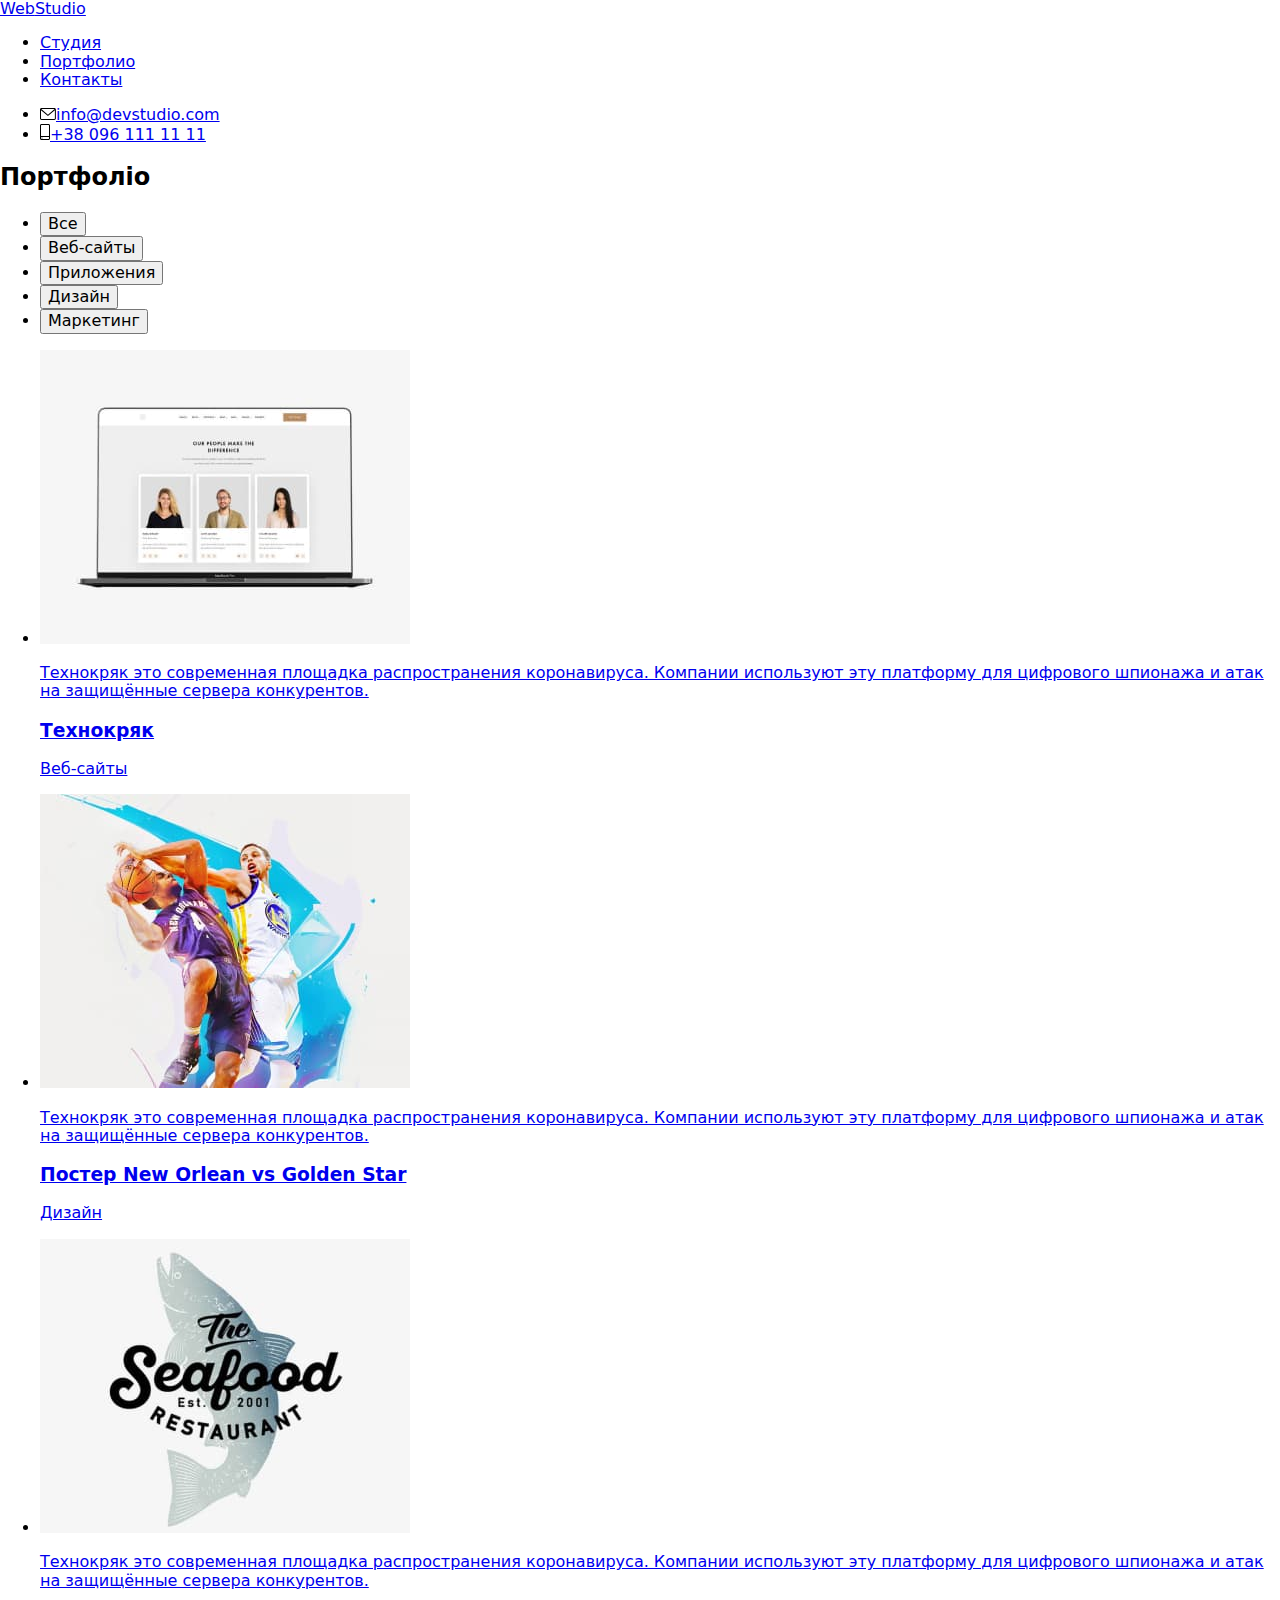
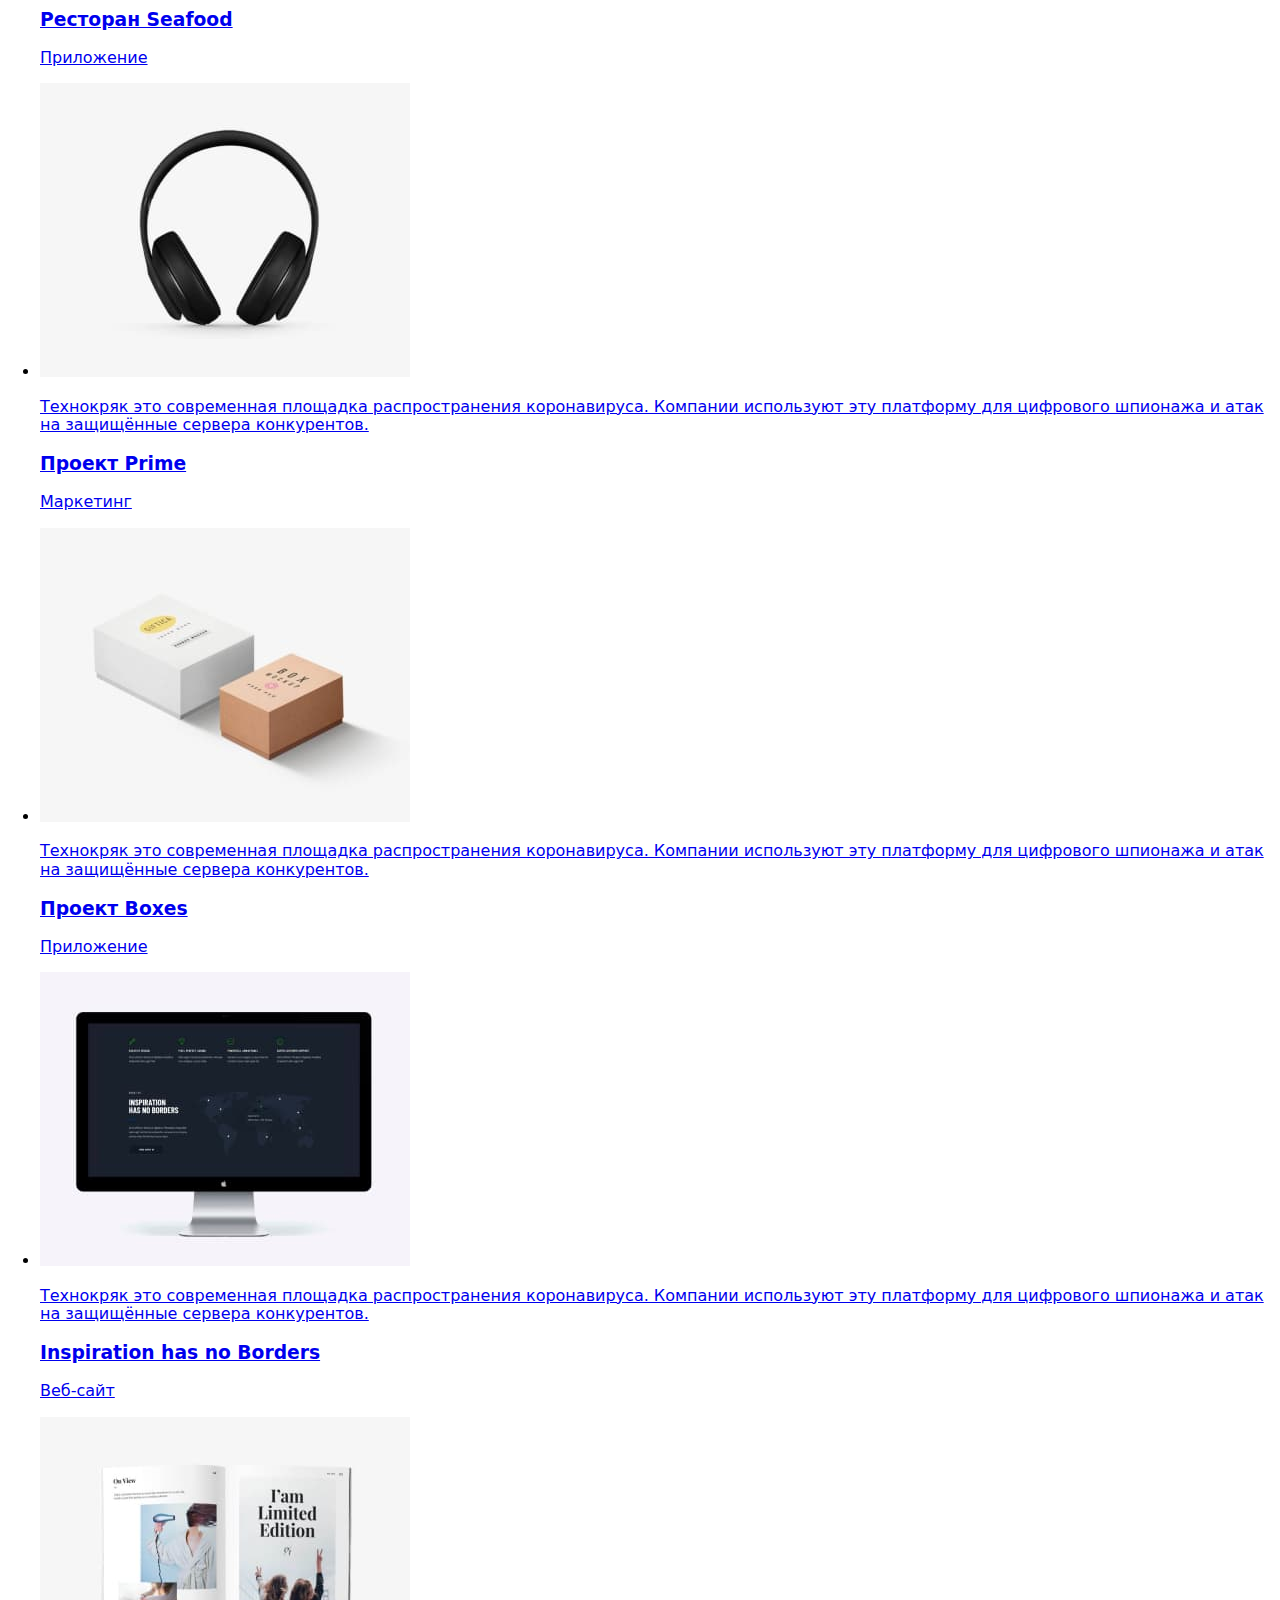
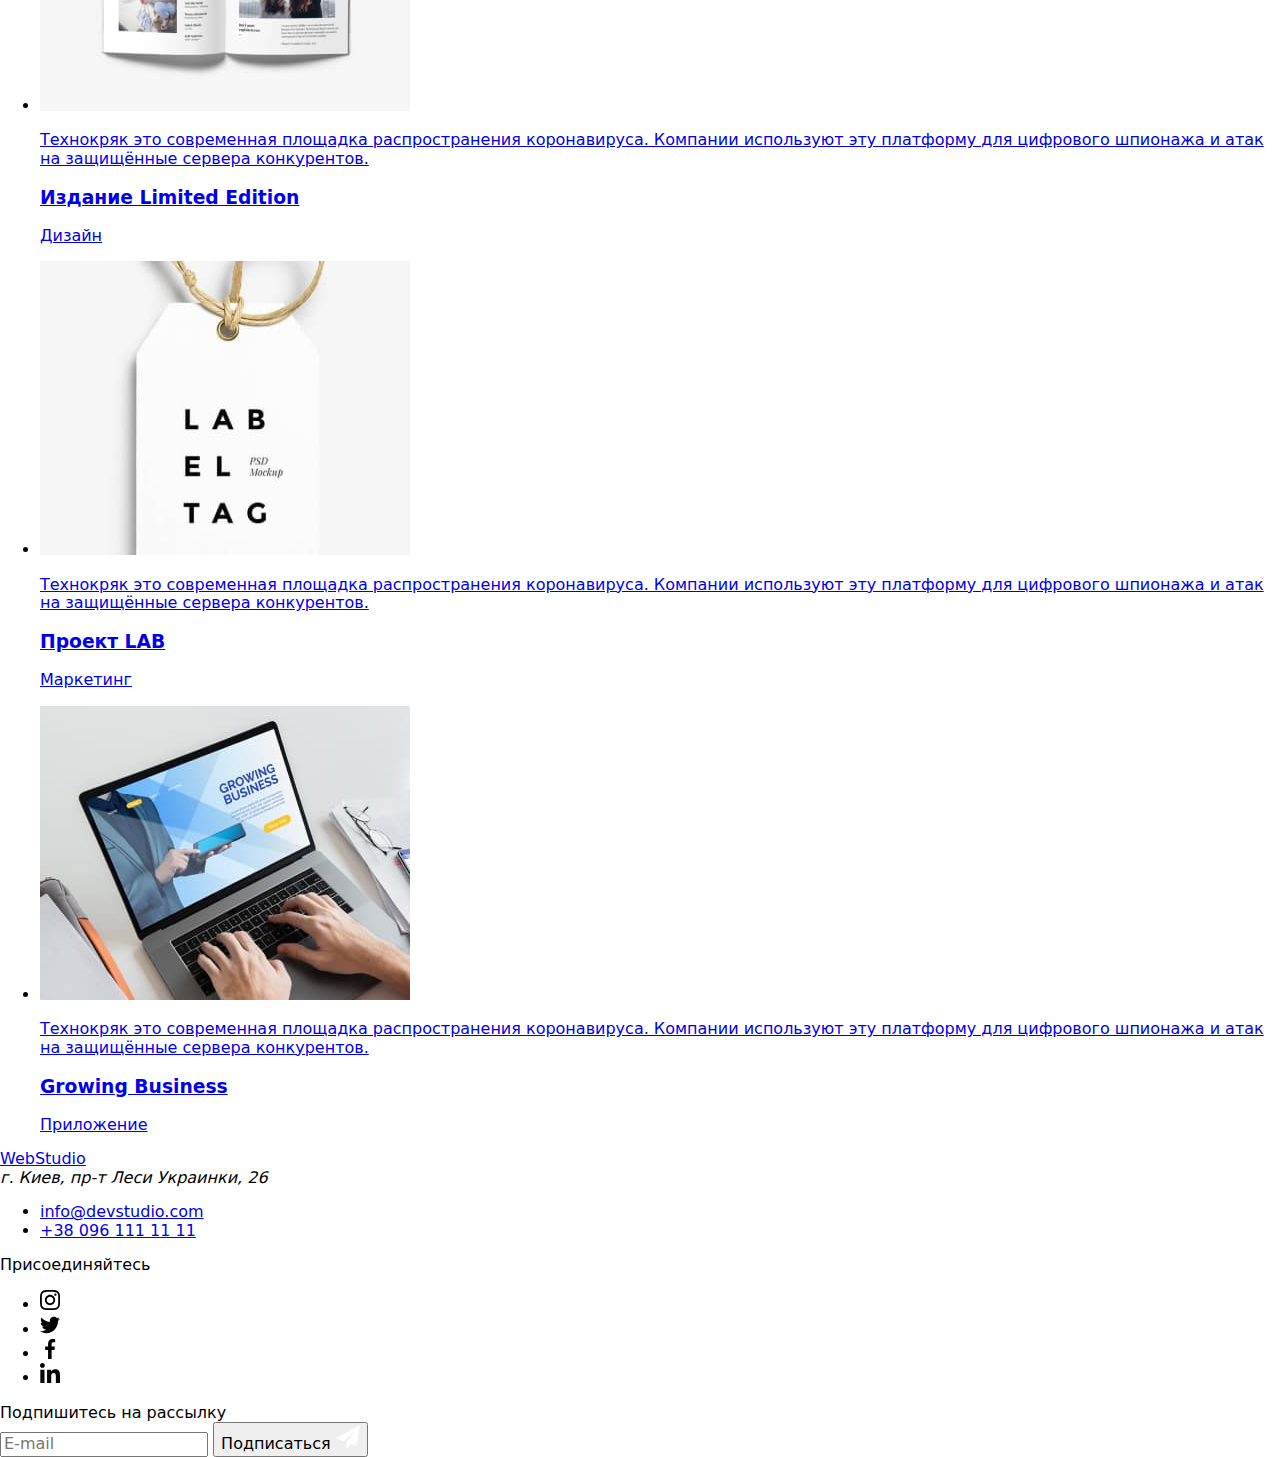
==== commit 4a516a10: "Обновляет portfolio.html" ====
--- a/portfolio.html
+++ b/portfolio.html
@@ -8,7 +8,7 @@
     <link rel="preconnect" href="https://fonts.gstatic.com"> 
     <link rel="preconnect" href="https://fonts.gstatic.com"> 
     <link href="https://fonts.googleapis.com/css2?family=Raleway:wght@700&family=Roboto:wght@400;500;700;900&display=swap" rel="stylesheet">
-    <link rel="stylesheet" href="./css/styles.css">
+    <link rel="stylesheet" href="./css/main.min.css">
   </head>
 
   <body>
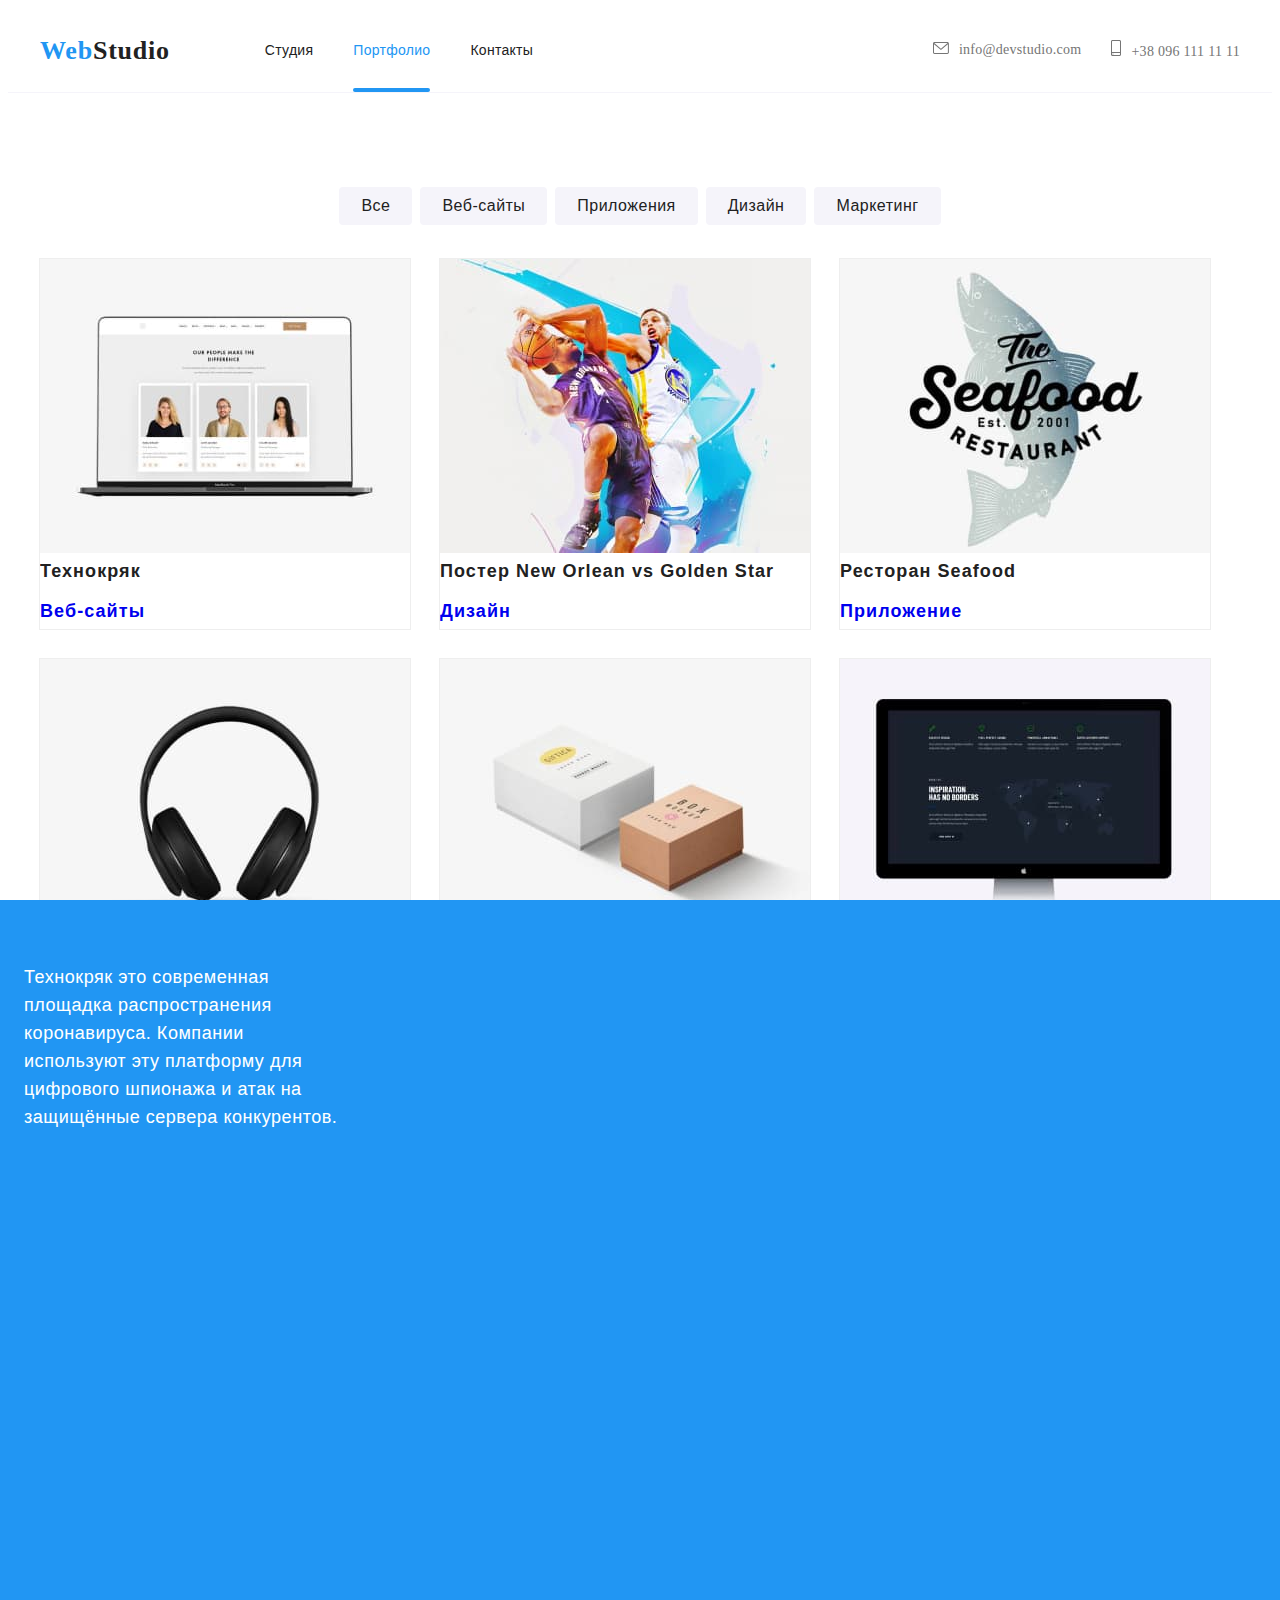
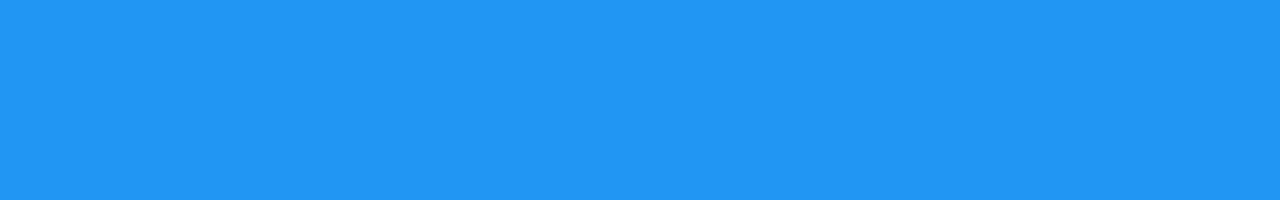
==== commit 96dc6e03: "Обновляет portfolio.html" ====
--- a/portfolio.html
+++ b/portfolio.html
@@ -4,10 +4,6 @@
     <meta charset="UTF-8" />
     <meta name="viewport" content="width=device-width, initial-scale=1.0" />
     <title>WebStudio</title>
-    <link rel="stylesheet" href="https://cdnjs.cloudflare.com/ajax/libs/modern-normalize/1.0.0/modern-normalize.min.css">
-    <link rel="preconnect" href="https://fonts.gstatic.com"> 
-    <link rel="preconnect" href="https://fonts.gstatic.com"> 
-    <link href="https://fonts.googleapis.com/css2?family=Raleway:wght@700&family=Roboto:wght@400;500;700;900&display=swap" rel="stylesheet">
     <link rel="stylesheet" href="./css/main.min.css">
   </head>
 
@@ -62,12 +58,11 @@
               </li>
             </ul>
           
-
       <!--Все предложения в портфолио-->
         <ul class="portfolio-list">
           <li class="portfolio-list__item">
             <a class="portfolio-list__link" href="#">
-              <div class="master-photo">
+              <div class="portfolio-pattern">
                 <img src="./images/Laptop.jpg" alt="открытый ноутбук">
                  <div class="portfolio-list__overlay">
                   <p class="portfolio-list__text">
@@ -77,15 +72,15 @@
                   </p>
                 </div>
               </div>   
-            <div class="offers-info">
+            <div class="portfolio-rubric">
                 <h3 class="portfolio-title">Технокряк</h3>
-                <p class="heading">Веб-сайты</p>
-            </div>
-          </a>
-          </li>
-          <li class="portfolio-list__item">
-            <a class="portfolio-list__link" href="#">
-              <div class="master-photo">
+                <p class="category">Веб-сайты</p>
+            </div>
+          </a>
+          </li>
+          <li class="portfolio-list__item">
+            <a class="portfolio-list__link" href="#">
+              <div class="portfolio-pattern">
                 <img src="./images/Bascketball.jpg" alt="прижок баскетболистов">
                   <div class="portfolio-list__overlay">
                     <p class="portfolio-list__text">
@@ -95,15 +90,15 @@
                     </p>
                 </div> 
               </div>    
-            <div class="offers-info">
+            <div class="portfolio-rubric">
               <h3 class="portfolio-title">Постер New Orlean vs Golden Star</h3>
-              <p class="heading">Дизайн</p>
+              <p class="category">Дизайн</p>
           </div>
           </a>
           </li>
           <li class="portfolio-list__item">
             <a class="portfolio-list__link" href="#">
-              <div class="master-photo">
+              <div class="portfolio-pattern">
                 <img src="./images/Fish.jpg" alt="логотип ресторана">
                   <div class="portfolio-list__overlay">
                     <p class="portfolio-list__text">
@@ -113,15 +108,15 @@
                     </p>
                   </div>
               </div>
-            <div class="offers-info">
+            <div class="portfolio-rubric">
               <h3 class="portfolio-title">Ресторан Seafood</h3>
-              <p class="heading">Приложение</p>
-            </div>  
-          </a>
-          </li>
-          <li class="portfolio-list__item">
-            <a class="portfolio-list__link" href="#">
-            <div class="master-photo">
+              <p class="category">Приложение</p>
+            </div>  
+          </a>
+          </li>
+          <li class="portfolio-list__item">
+            <a class="portfolio-list__link" href="#">
+            <div class="portfolio-pattern">
               <img src="./images/Headphone.jpg" alt="наушники">
                 <div class="portfolio-list__overlay">
                   <p class="portfolio-list__text">
@@ -131,15 +126,15 @@
                   </p>
                 </div>
             </div>
-            <div class="offers-info">
+            <div class="portfolio-rubric">
               <h3 class="portfolio-title">Проект Prime</h3>
-              <p class="heading">Маркетинг</p>
-            </div>
-            </a>
-          </li>
-          <li class="portfolio-list__item">
-            <a class="portfolio-list__link" href="#">
-            <div class="master-photo">
+              <p class="category">Маркетинг</p>
+            </div>
+            </a>
+          </li>
+          <li class="portfolio-list__item">
+            <a class="portfolio-list__link" href="#">
+            <div class="portfolio-pattern">
               <img src="./images/Boxes.jpg" alt="две коробочки">
                 <div class="portfolio-list__overlay">
                   <p class="portfolio-list__text">
@@ -149,15 +144,15 @@
                   </p>
               </div>
             </div> 
-            <div class="offers-info">
+            <div class="portfolio-rubric">
               <h3 class="portfolio-title">Проект Boxes</h3>
-              <p class="heading">Приложение</p>
-            </div>
-            </a>
-          </li>
-          <li class="portfolio-list__item">
-            <a class="portfolio-list__link" href="#">
-              <div class="master-photo">
+              <p class="category">Приложение</p>
+            </div>
+            </a>
+          </li>
+          <li class="portfolio-list__item">
+            <a class="portfolio-list__link" href="#">
+              <div class="portfolio-pattern">
                 <img src="./images/Monitor.jpg" alt="аймак">
                   <div class="portfolio-list__overlay">
                     <p class="portfolio-list__text">
@@ -167,15 +162,15 @@
                     </p>
                   </div>
               </div>
-            <div class="offers-info">
+            <div class="portfolio-rubric">
               <h3 class="portfolio-title">Inspiration has no Borders</h3>
-              <p class="heading">Веб-сайт</p>
-            </div>  
-          </a>
-          </li>
-          <li class="portfolio-list__item">
-            <a class="portfolio-list__link" href="#">
-              <div class="master-photo">
+              <p class="category">Веб-сайт</p>
+            </div>  
+          </a>
+          </li>
+          <li class="portfolio-list__item">
+            <a class="portfolio-list__link" href="#">
+              <div class="portfolio-pattern">
                 <img src="./images/Book.jpg" alt="открытая книга">
                   <div class="portfolio-list__overlay">
                     <p class="portfolio-list__text">
@@ -185,15 +180,15 @@
                     </p>
                   </div>
               </div>
-            <div class="offers-info"> 
+            <div class="portfolio-rubric"> 
               <h3 class="portfolio-title">Издание Limited Edition</h3>
-              <p class="heading">Дизайн</p>
-            </div>  
-          </a>
-          </li>
-          <li class="portfolio-list__item">
-            <a class="portfolio-list__link" href="#">
-              <div class="master-photo">
+              <p class="category">Дизайн</p>
+            </div>  
+          </a>
+          </li>
+          <li class="portfolio-list__item">
+            <a class="portfolio-list__link" href="#">
+              <div class="portfolio-pattern">
                 <img src="./images/Label.jpg" alt="етикетка с логотипом">
                   <div class="portfolio-list__overlay">
                     <p class="portfolio-list__text">
@@ -203,15 +198,15 @@
                     </p>
                   </div>
               </div>
-            <div class="offers-info">
+            <div class="portfolio-rubric">
               <h3 class="portfolio-title">Проект LAB</h3>
-              <p class="heading">Маркетинг</p>
-            </div>
-            </a>
-          </li>
-          <li class="portfolio-list__item">
-            <a class="portfolio-list__link" href="#">
-              <div class="master-photo">
+              <p class="category">Маркетинг</p>
+            </div>
+            </a>
+          </li>
+          <li class="portfolio-list__item">
+            <a class="portfolio-list__link" href="#">
+              <div class="portfolio-pattern">
                 <img src="./images/LaptopHands.jpg" alt="руки на ноутбуке">
                   <div class="portfolio-list__overlay">
                     <p class="portfolio-list__text">
@@ -221,9 +216,9 @@
                     </p> 
                 </div>
               </div> 
-            <div class="offers-info">
+            <div class="portfolio-rubric">
               <h3 class="portfolio-title">Growing Business</h3>
-              <p class="heading">Приложение</p>
+              <p class="category">Приложение</p>
             </div>  
           </a>
           </li>
@@ -250,25 +245,25 @@
               </li>
             </ul>
         </div>
-        <div class="socials-footer">
+        <div class="footer-socials">
           <p class="footer-appendix">Присоединяйтесь</p>
           <ul class="socials-link svg-list">
-            <li class="roster"><a class="master-social" href="https://www.instagram.com">
+            <li class="socials-link__item"><a class="social-badge" href="https://www.instagram.com">
               <svg class="social__icon" width="20px" height="20px"><use href="./images/symbol-defs.svg#instagram"></use>
               </svg>
             </a>
             </li>
-            <li class="roster"><a class="master-social" href="https://twitter.com">
+            <li class="socials-link__item"><a class="social-badge" href="https://twitter.com">
               <svg class="social__icon" width="20px" height="20px"><use href="./images/symbol-defs.svg#twitter"></use>
               </svg>
             </a>
           </li>
-            <li class="roster"><a class="master-social" href="https://www.facebook.com">
+            <li class="socials-link__item"><a class="social-badge" href="https://www.facebook.com">
               <svg class="social__icon" width="20px" height="20px"><use href="./images/symbol-defs.svg#facebook"></use>
               </svg>
             </a>
           </li>
-            <li class="roster"><a class="master-social" href="https://www.linkedin.com">
+            <li class="socials-link__item"><a class="social-badge" href="https://www.linkedin.com">
               <svg class="social__icon" width="20px" height="20px"><use href="./images/symbol-defs.svg#linkedin"></use>
               </svg>
             </a>
--- a/css/main.min.css
+++ b/css/main.min.css
@@ -0,0 +1,2 @@
+body{font-family:"Roboto",sans-serif;color:#757575}h1,h2,h3{font-family:"Roboto",sans-serif;font-weight:900}a{text-decoration:none}li{list-style:none}h1,h2,h3,ul,p{margin-top:0;margin-bottom:0;padding-left:0}.container{display:block;-webkit-box-align:center;-ms-flex-align:center;align-items:center;width:1200px;padding:0 15px;margin:0 auto}.section{padding-top:94px;padding-bottom:94px}.page-header{width:100%;top:0;left:0;border-bottom:1px solid #F5F4FA;background-color:#fff}.page-header__container{display:-webkit-box;display:-ms-flexbox;display:flex;-webkit-box-align:center;-ms-flex-align:center;align-items:center;width:1200px;padding:0 15px;margin:0 auto}.address-header__icon-mail,.address-header__icon-phone{margin-right:10px}.address:focus{fill:#2196F3}.logo-blue{margin-right:95px;font-family:Raleway;font-weight:700;font-size:26px;line-height:31px;letter-spacing:0.03em;color:#2196F3}.logo-dark{color:#212121}.logo-white{color:#fff}.nav{display:-webkit-box;display:-ms-flexbox;display:flex;-webkit-box-align:center;-ms-flex-align:center;align-items:center}.site-nav{display:-webkit-box;display:-ms-flexbox;display:flex;-webkit-box-align:center;-ms-flex-align:center;align-items:center}.site-nav__item:not(:last-child){margin-right:40px}.site-nav__link{display:inline;padding:32px 0;font-weight:500;font-size:14px;line-height:1.14px;letter-spacing:0.02em;color:#212121}.site-nav__link:hover,.site-nav__link:focus{color:#2196F3}.site-nav__link.current{color:#2196F3}.site-nav__link{position:relative;-webkit-transition:color 250ms cubic-bezier(0.4, 0, 0.2, 1);transition:color 250ms cubic-bezier(0.4, 0, 0.2, 1)}.site-nav__link::after{content:'';position:absolute;bottom:-2px;left:0;display:block;width:100%;height:4px;border-radius:2px;background-color:#2196F3;opacity:0;-webkit-transition:opacity 250ms cubic-bezier(0.4, 0, 0.2, 1);transition:opacity 250ms cubic-bezier(0.4, 0, 0.2, 1)}.current.site-nav__link:after,.site-nav__link:hover:after{opacity:1}.address-header{display:-webkit-box;display:-ms-flexbox;display:flex;-webkit-box-align:center;-ms-flex-align:center;align-items:center;margin-left:auto}.address-header__link,.address-footer__link{fill:#757575;color:#757575;-webkit-transition:color 250ms cubic-bezier(0.4, 0, 0.2, 1);transition:color 250ms cubic-bezier(0.4, 0, 0.2, 1)}.address-header__link{display:inline-block;padding:32px 0;font-family:Roboto;font-weight:500;font-size:14px;line-height:16px;letter-spacing:0.02em}.address-header__link:hover,.address-header__link:focus,.address-footer__link:hover,.address-footer__link:focus{color:#2196F3;fill:currentColor}.address-header__mail{margin-left:auto}.address-header__mail:not(:last-child){margin-right:30px}.hero{padding:0;margin:0 auto;text-align:center;background-color:#C4C4C4}.hero-overlay{max-width:1600px;height:600px;padding-top:200px;padding-bottom:200px;background-image:-webkit-gradient(linear, left top, right top, from(rgba(47,48,58,0.4)), to(rgba(47,48,58,0.4))),url(../images/hero-image.jpg);background-image:linear-gradient(to right, rgba(47,48,58,0.4), rgba(47,48,58,0.4)),url(../images/hero-image.jpg);background-size:cover;background-position:center;background-repeat:no-repeat;margin:0 auto}.hero__title{margin:0 auto 30px;font-size:44px;line-height:1.36;letter-spacing:0.06em;text-transform:uppercase;color:#fff}.hero-container{width:696px;height:120px;margin:0 auto}.hero__button{padding:10px 32px;min-width:200px;-webkit-box-align:baseline;-ms-flex-align:baseline;align-items:baseline;text-align:center;font-weight:700;font-size:16px;line-height:1.87;letter-spacing:0.06em;cursor:pointer;border-radius:4px;border:none;color:#fff;background-color:#2196F3}.button:hover,.button:focus{-webkit-box-shadow:0px 4px 4px rgba(0,0,0,0.15);box-shadow:0px 4px 4px rgba(0,0,0,0.15)}.visually-hidden{position:absolute;width:1px;height:1px;margin:-1px;border:0;padding:0;white-space:nowrap;-webkit-clip-path:inset(100%);clip-path:inset(100%);clip:rect(0 0 0 0);overflow:hidden}.title-description{font-weight:400;font-size:14px;line-height:1.71;letter-spacing:0.03em}.feature-list{display:-webkit-box;display:-ms-flexbox;display:flex}.feature-list__icon{display:-webkit-box;display:-ms-flexbox;display:flex;-webkit-box-pack:center;-ms-flex-pack:center;justify-content:center;margin-bottom:30px;padding:25px 0px;background-color:#F5F4FA;border-radius:4px}.feature-list__item{width:70px;height:70px}.feature-list__benefits:not(:nth-child(4n)){margin-right:30px}.feature-list__benefits{width:calc((1170px - 90px) / 4)}.icon-benefits{display:-webkit-box;display:-ms-flexbox;display:flex;-webkit-box-pack:center;-ms-flex-pack:center;justify-content:center;-webkit-box-align:center;-ms-flex-align:center;align-items:center;background-color:#F5F4FA}.feature-list__title{margin-bottom:10px;font-weight:700;font-size:14px;line-height:1.14;letter-spacing:0.03em;text-transform:uppercase;color:#212121}.feature-list__description{font-weight:400;font-size:14px;line-height:24px;letter-spacing:0.03em}.occupation-section{padding-top:0;padding-bottom:94px}.occupation{display:-webkit-box;display:-ms-flexbox;display:flex;-webkit-box-pack:justify;-ms-flex-pack:justify;justify-content:space-between}.occupation__item{position:relative;width:370px}.occupation__overlay::before{position:absolute}.occupation__overlay{position:absolute;bottom:0;width:100%;height:70px;display:-webkit-box;display:-ms-flexbox;display:flex;-webkit-box-align:center;-ms-flex-align:center;align-items:center;-webkit-box-pack:center;-ms-flex-pack:center;justify-content:center;color:#fff;background:rgba(47,48,58,0.8)}.occupation__text{font-family:Roboto;font-style:normal;font-weight:bold;font-size:14px;line-height:16px;text-align:center;letter-spacing:0.03em;text-transform:uppercase}.product-overlay{position:relative;display:-webkit-box;display:-ms-flexbox;display:flex}.team-section{background-color:#F5F4FA}.occupation-heading,.team__heading,.client__heading{display:block;margin-bottom:50px;font-weight:700;font-size:36px;line-height:1.16;text-align:center;letter-spacing:0.03em;color:#212121}.team-list{display:-webkit-box;display:-ms-flexbox;display:flex;-webkit-box-pack:justify;-ms-flex-pack:justify;justify-content:space-between;border-radius:0px}.team-list__card{height:428px;border-radius:0px 0px 4px 4px;-webkit-box-shadow:0px 1px 3px rgba(0,0,0,0.12),0px 1px 1px rgba(0,0,0,0.14),0px 2px 1px rgba(0,0,0,0.2);box-shadow:0px 1px 3px rgba(0,0,0,0.12),0px 1px 1px rgba(0,0,0,0.14),0px 2px 1px rgba(0,0,0,0.2);background-color:#ffffff}.team-list__face{margin-bottom:30px}.team-list__person{margin-bottom:10px;font-weight:500;font-size:16px;line-height:1.19;text-align:center;letter-spacing:0.03em;color:#212121}.team-list__details{margin-bottom:10px;font-weight:normal;font-size:16px;line-height:1.19;text-align:center;letter-spacing:0.03em}.social{display:-webkit-box;display:-ms-flexbox;display:flex;-webkit-box-pack:center;-ms-flex-pack:center;justify-content:center}.social__distance:not(:last-child){margin-right:10px}.social__master:focus,.social__master:hover{background-color:#2196F3;color:#fff}.social__master{display:-webkit-inline-box;display:-ms-inline-flexbox;display:inline-flex;-webkit-box-pack:center;-ms-flex-pack:center;justify-content:center;-webkit-box-align:center;-ms-flex-align:center;align-items:center;width:44px;height:44px;border-radius:50%;background-color:#FFFFFF;color:#AFB1B8;-webkit-transition:background-color 250ms cubic-bezier(0.4, 0, 0.2, 1);transition:background-color 250ms cubic-bezier(0.4, 0, 0.2, 1)}.social__icon{fill:currentColor}.client__list{display:-webkit-box;display:-ms-flexbox;display:flex;-ms-flex-pack:distribute;justify-content:space-around;list-style:none;padding-left:0;padding-right:0;margin-top:0;margin-bottom:0}.client__container{width:170px;height:90px}.client__container:not(:last-child){margin-right:30px}.client__link{display:-webkit-inline-box;display:-ms-inline-flexbox;display:inline-flex;-webkit-box-pack:center;-ms-flex-pack:center;justify-content:center;-webkit-box-align:center;-ms-flex-align:center;align-items:center;width:100%;height:100%;border:1px solid #afb1b8;border-radius:4px;fill:#AFB1B8;-webkit-transition:250ms cubic-bezier(0.4, 0, 0.2, 1);transition:250ms cubic-bezier(0.4, 0, 0.2, 1)}.client__link:focus,.client__link:hover{fill:#2196F3;border:1px solid #2196F3}.footer{padding-top:60px;padding-bottom:60px;background-color:#2F303A}.footer-info{display:-webkit-box;display:-ms-flexbox;display:flex;-webkit-box-align:baseline;-ms-flex-align:baseline;align-items:baseline}.footer-contacts{margin-right:70px}.footer-address{font-style:normal;font-weight:400;font-size:14px;line-height:1.71;letter-spacing:0.03em}.footer-address__item:not(:last-child){margin-bottom:9px}.address-post{margin-top:20px;margin-bottom:9px;font-style:normal;font-weight:400;font-size:14px;line-height:1.71;letter-spacing:0.03em;color:#fff}.footer-appendix{margin-bottom:20px}.socials-footer{display:block;-webkit-box-align:center;-ms-flex-align:center;align-items:center;font-style:normal;font-weight:700;font-size:14px;line-height:16px;letter-spacing:0.03em;text-transform:uppercase;color:#fff}.master-social:hover,.master-social:focus{background-color:#2196F3;color:#fff}.socials-link{display:-webkit-inline-box;display:-ms-inline-flexbox;display:inline-flex;-webkit-box-pack:center;-ms-flex-pack:center;justify-content:center}.socials-link .roster:not(:last-child){margin-right:10px}.master-social{display:-webkit-inline-box;display:-ms-inline-flexbox;display:inline-flex;-webkit-box-pack:center;-ms-flex-pack:center;justify-content:center;-webkit-box-align:center;-ms-flex-align:center;align-items:center;width:44px;height:44px;border-radius:50%;background-color:rgba(255,255,255,0.1);color:#fff;-webkit-transition:background-color 250ms cubic-bezier(0.4, 0, 0.2, 1);transition:background-color 250ms cubic-bezier(0.4, 0, 0.2, 1)}.filter-set{display:-webkit-box;display:-ms-flexbox;display:flex;-webkit-box-pack:center;-ms-flex-pack:center;justify-content:center;margin-bottom:34px}.filter-set__item:not(:last-child){margin-right:8px}.filter-set__btn{padding:6px 22px;-webkit-box-align:baseline;-ms-flex-align:baseline;align-items:baseline;cursor:pointer;border-style:none;border-radius:4px;min-width:73px;font-weight:500;font-size:16px;line-height:1.62;text-align:center;letter-spacing:0.03em;color:#212121;background-color:#F5F4FA;-webkit-transition:background-color 250ms cubic-bezier(0.4, 0, 0.2, 1);transition:background-color 250ms cubic-bezier(0.4, 0, 0.2, 1)}.filter-set__btn:hover,.filter-set__btn:focus{color:#fff;background-color:rgba(33,150,243,0.9);-webkit-box-shadow:0px 3px 1px rgba(0,0,0,0.1),0px 1px 2px rgba(0,0,0,0.08),0px 2px 2px rgba(0,0,0,0.12);box-shadow:0px 3px 1px rgba(0,0,0,0.1),0px 1px 2px rgba(0,0,0,0.08),0px 2px 2px rgba(0,0,0,0.12)}.portfolio-list{display:-webkit-box;display:-ms-flexbox;display:flex;-ms-flex-wrap:wrap;flex-wrap:wrap;margin-bottom:4px;font-weight:700;font-size:18px;line-height:2;letter-spacing:0.06em;color:#212121}.portfolio-title{margin-bottom:4px;font-weight:700;font-size:18px;line-height:2;letter-spacing:0.06em;color:#212121}.master-photo{display:inline-block;position:relative;overflow:hidden}.portfolio-list__overlay{position:absolute;width:100%;height:100%;left:0;top:0;background-color:rgba(33,150,243,0.9);-webkit-transition:-webkit-transform 250ms cubic-bezier(0.4, 0, 0.2, 1);transition:-webkit-transform 250ms cubic-bezier(0.4, 0, 0.2, 1);transition:transform 250ms cubic-bezier(0.4, 0, 0.2, 1);transition:transform 250ms cubic-bezier(0.4, 0, 0.2, 1), -webkit-transform 250ms cubic-bezier(0.4, 0, 0.2, 1);-webkit-transform:translateY(100%);transform:translateY(100%)}.portfolio-list__item:hover .portfolio-list__overlay{-webkit-transform:translateY(0);transform:translateY(0)}.portfolio-list__link:focus .portfolio-list__overlay{-webkit-transform:translateY(0);transform:translateY(0)}.portfolio-list .portfolio-list__item{width:370px;outline:1px solid #eeeeee;margin-right:30px;margin-bottom:30px;background-color:#fff}.portfolio-list .portfolio-list__item:nth-child(3n){margin-right:0}.portfolio-list .portfolio-list__item:nth-last-child(-n+3){margin-bottom:0}.portfolio-list a,.portfolio-list img{display:block}.heading{font-weight:400;font-size:16px;line-height:1.87;letter-spacing:0.03em;color:#757575}.portfolio-list__link:focus,.portfolio-list__link:hover{-webkit-box-shadow:0px 1px 1px rgba(0,0,0,0.12),0px 4px 4px rgba(0,0,0,0.06),1px 4px 6px rgba(0,0,0,0.16);box-shadow:0px 1px 1px rgba(0,0,0,0.12),0px 4px 4px rgba(0,0,0,0.06),1px 4px 6px rgba(0,0,0,0.16)}.portfolio-list__link .offers-info{padding:20px 24px}.portfolio-list__text{position:absolute;display:-webkit-box;display:-ms-flexbox;display:flex;color:#fff;width:322px;height:168px;top:63px;right:24px;bottom:63px;left:24px;font-weight:normal;font-size:18px;line-height:1.56;letter-spacing:0.03em}.master-photo:hover .portfolio-list__text,.master-photo:focus .portfolio-list__text{opacity:1}.backdrop{position:fixed;top:0;left:0;width:100%;height:100%;background-color:rgba(0,0,0,0.2)}.backdrop.is-hidden{opacity:0;pointer-events:none}.modal-window{-webkit-box-sizing:border-box;box-sizing:border-box;width:528px;position:absolute;top:50%;left:50%;-webkit-transform:translate(-50%, -50%);transform:translate(-50%, -50%);padding:40px;-webkit-box-shadow:0px 1px 3px rgba(0,0,0,0.12),0px 1px 1px rgba(0,0,0,0.14),0px 2px 1px rgba(0,0,0,0.2);box-shadow:0px 1px 3px rgba(0,0,0,0.12),0px 1px 1px rgba(0,0,0,0.14),0px 2px 1px rgba(0,0,0,0.2);border-radius:4px;background-color:#fff}.modal-close-button{position:absolute;top:8px;right:8px;height:30px;width:30px;border-radius:50%;border:1px solid rgba(0,0,0,0.1);background-color:#fff;display:-webkit-box;display:-ms-flexbox;display:flex;-webkit-box-pack:center;-ms-flex-pack:center;justify-content:center;-webkit-box-align:center;-ms-flex-align:center;align-items:center;-webkit-transition:background-color 250ms cubic-bezier(0.4, 0, 0.2, 1);transition:background-color 250ms cubic-bezier(0.4, 0, 0.2, 1)}.icon-modal-close{fill:currentColor}.modal-close-button:focus,.modal-close-button:hover{cursor:pointer;color:#2196F3;fill:#2196F3}.modal-title{margin-bottom:30px;font-weight:bold;font-size:20px;line-height:23px;text-align:center;letter-spacing:0.03em;color:#212121}.submit-button{-webkit-box-pack:center;-ms-flex-pack:center;justify-content:center;text-align:center;min-width:200px;padding:10px 32px;font-weight:700;font-size:16px;line-height:1.87;letter-spacing:0.06em;cursor:pointer;border-radius:4px;border:none;color:#fff;background-color:#2196F3;-webkit-box-shadow:0px 4px 4px rgba(0,0,0,0.15);box-shadow:0px 4px 4px rgba(0,0,0,0.15)}.submit-button-position{display:-webkit-box;display:-ms-flexbox;display:flex;-webkit-box-pack:center;-ms-flex-pack:center;justify-content:center}.form-field{position:relative;display:-webkit-box;display:-ms-flexbox;display:flex;-webkit-box-orient:vertical;-webkit-box-direction:normal;-ms-flex-direction:column;flex-direction:column;margin-bottom:10px}.form-label{position:absolute;top:50%;left:15px;-webkit-transform:translateY(-50%);transform:translateY(-50%)}.form-input{padding-left:35px;width:100%;height:40px;border:1px solid rgba(33,33,33,0.2);border-radius:4px;-webkit-transition:fill 250ms cubic-bezier(0.4, 0, 0.2, 1);transition:fill 250ms cubic-bezier(0.4, 0, 0.2, 1)}.form-coment{display:-webkit-box;display:-ms-flexbox;display:flex;-webkit-box-orient:vertical;-webkit-box-direction:normal;-ms-flex-direction:column;flex-direction:column;margin-bottom:20px;height:120px}textarea{resize:none;border:1px solid rgba(33,33,33,0.2);border-radius:4px}.input-comment{padding:12px 16px;font-size:12px;line-height:14px;letter-spacing:0.01em;color:#212121}.label-field{margin-bottom:4px;font-size:12px;line-height:1.2;color:#757575}.checkbox-field{display:-webkit-box;display:-ms-flexbox;display:flex;-webkit-box-pack:center;-ms-flex-pack:center;justify-content:center;-webkit-box-align:center;-ms-flex-align:center;align-items:center;margin-bottom:30px}.checkbox-icon{display:inline-block;width:18px;height:18px;margin-right:10px;border:2px solid #212121;border-radius:2px}.checkbox{position:absolute;width:1px;height:1px;margin:-1px;border:0;padding:0;white-space:nowrap;-webkit-clip-path:inset(100%);clip-path:inset(100%);clip:rect(0 0 0 0);overflow:hidden}.checkbox:checked+.checkbox-icon{border-color:#2196F3;background-color:#2196F3;background-image:url(../images/full-check.svg);background-size:contain;background-origin:border-box}.checkbox-field:focus-within>.checkbox-icon{border-color:#2196F3}.agreement-link{font-size:14px;line-height:1.71;letter-spacing:0.03em;-webkit-text-decoration-line:underline;text-decoration-line:underline;color:#2196F3}.label-checkbox{font-size:14px;line-height:1.71;letter-spacing:0.03em}.icon-modal-close{fill:currentColor}.input-icon{position:absolute;display:inline-block;top:50%;left:10px}.form-field:focus-within>.input-icon{fill:#2196F3}.subscribe-container{margin-left:auto;-webkit-box-align:center;-ms-flex-align:center;align-items:center}.form{display:inline-block;width:100%}.subscribe-label{margin-bottom:20px;display:inline-block;font-weight:bold;font-size:14px;line-height:16px;letter-spacing:0.03em;text-transform:uppercase;color:#fff}.subscribe-form{display:-webkit-box;display:-ms-flexbox;display:flex}.subscribe-input{width:358px;height:50px;border:1px solid rgba(255,255,255,0.3);-webkit-box-sizing:border-box;box-sizing:border-box;padding-left:16px;border-radius:4px;background-color:transparent;color:#fff;-webkit-transition-property:border;transition-property:border;-webkit-transition:-webkit-transform 250ms;transition:-webkit-transform 250ms;transition:transform 250ms;transition:transform 250ms, -webkit-transform 250ms}.subscribe-button{display:-webkit-box;display:-ms-flexbox;display:flex;-webkit-box-align:center;-ms-flex-align:center;align-items:center;-webkit-box-pack:center;-ms-flex-pack:center;justify-content:center;text-align:center;min-width:200px;padding:10px 32px;margin-left:12px;font-weight:700;font-size:16px;line-height:1.87;letter-spacing:0.06em;cursor:pointer;border-radius:4px;border:none;color:#fff;background-color:#2196F3;-webkit-box-shadow:0px 4px 4px rgba(0,0,0,0.15);box-shadow:0px 4px 4px rgba(0,0,0,0.15);-webkit-transition-timing-function:cubic-bezier(0.4, 0, 0.2, 1);transition-timing-function:cubic-bezier(0.4, 0, 0.2, 1);-webkit-transition:background-color 250ms cubic-bezier(0.4, 0, 0.2, 1);transition:background-color 250ms cubic-bezier(0.4, 0, 0.2, 1)}.subscribe-icon{display:-webkit-inline-box;display:-ms-inline-flexbox;display:inline-flex;-webkit-box-align:center;-ms-flex-align:center;align-items:center;-webkit-box-pack:center;-ms-flex-pack:center;justify-content:center;margin-left:10px}.subscribe-input:placeholder-shown{font-size:16px;line-height:1.25;display:-webkit-box;display:-ms-flexbox;display:flex;-webkit-box-align:center;-ms-flex-align:center;align-items:center;letter-spacing:0.03em}
+/*# sourceMappingURL=main.min.css.map */